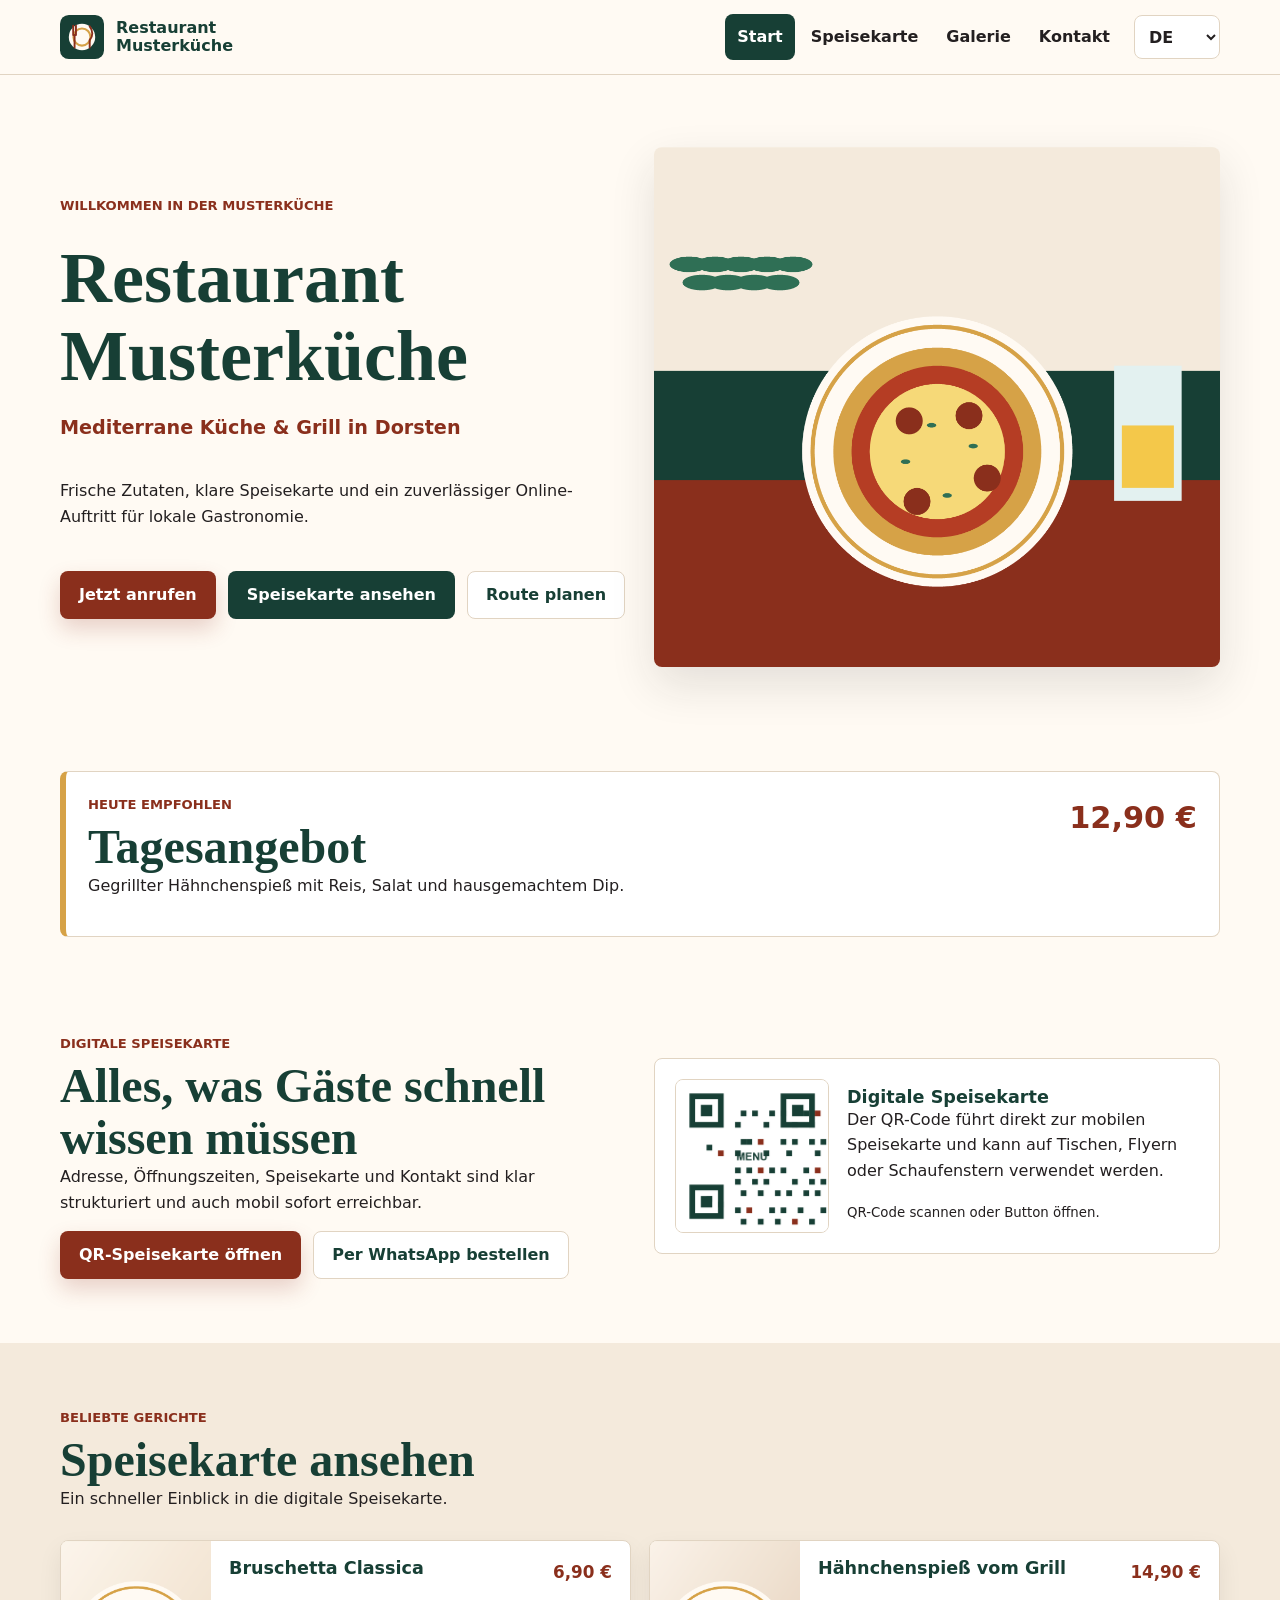
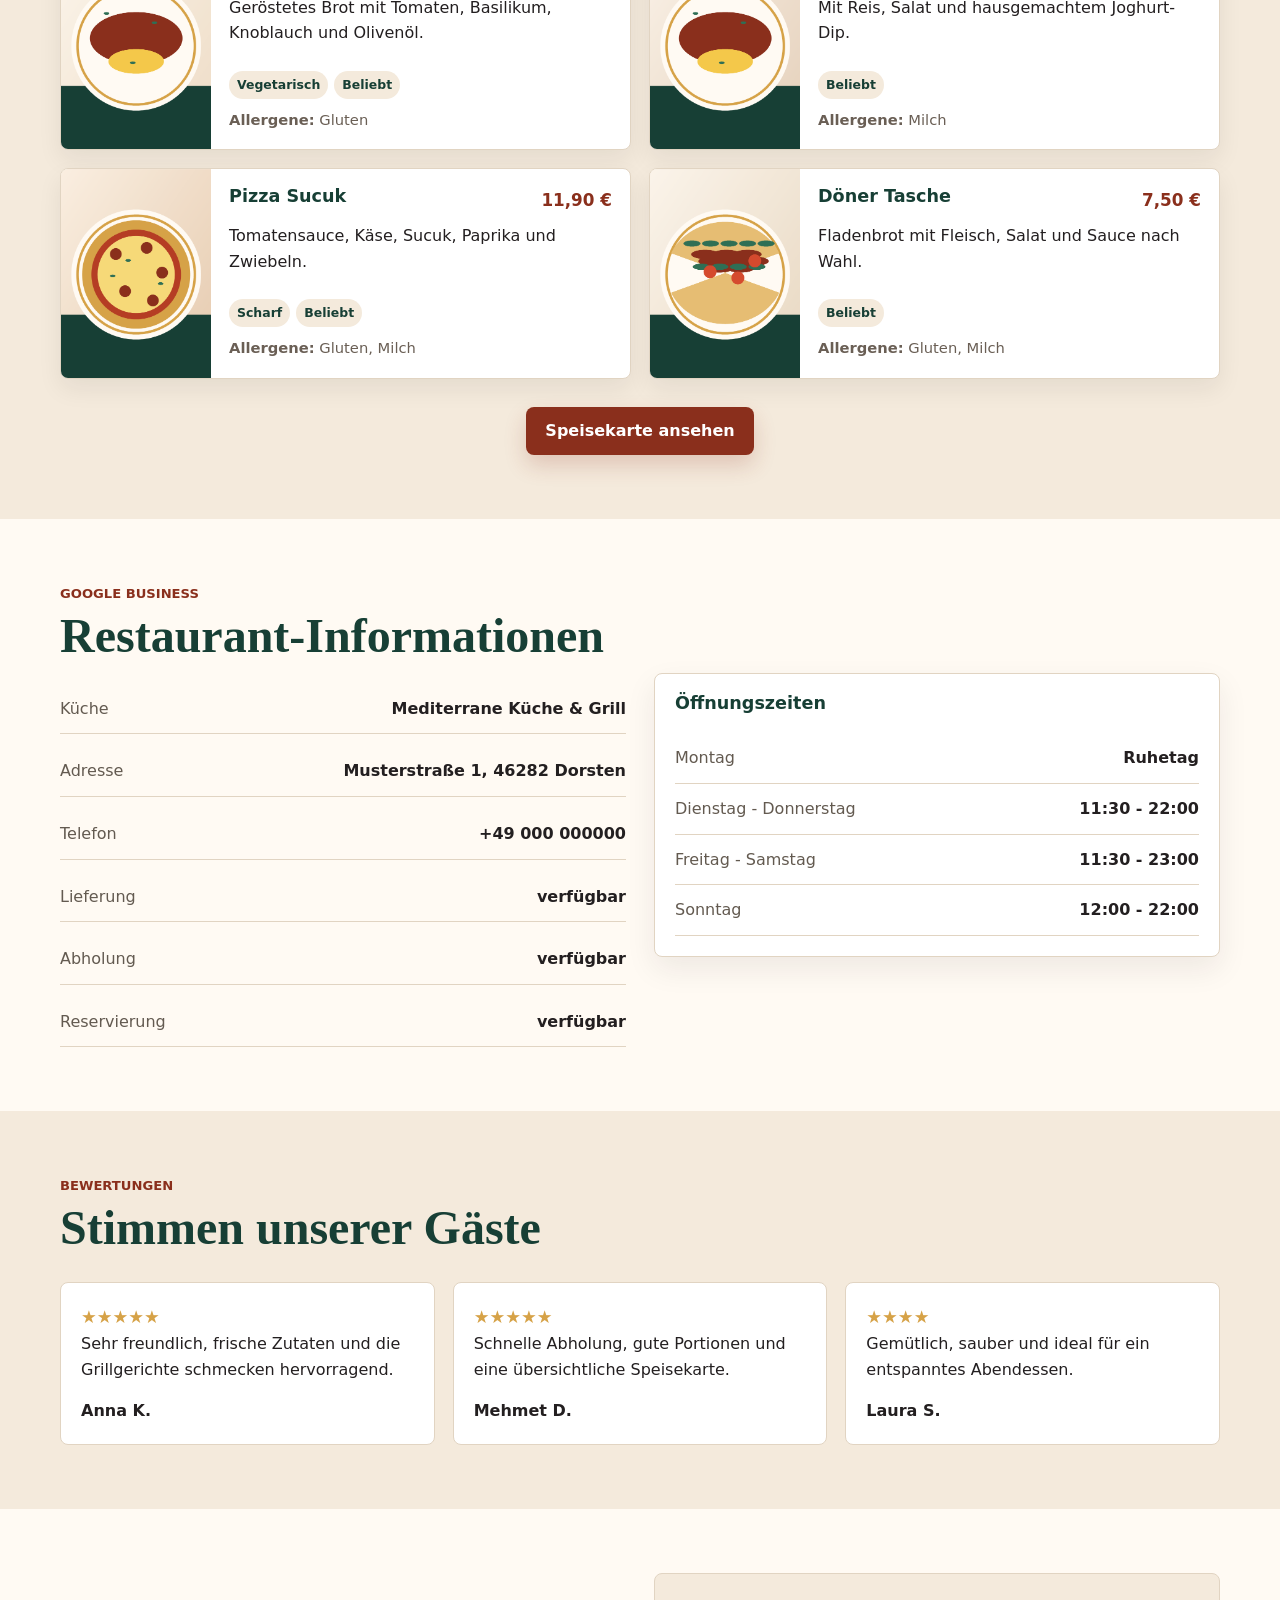
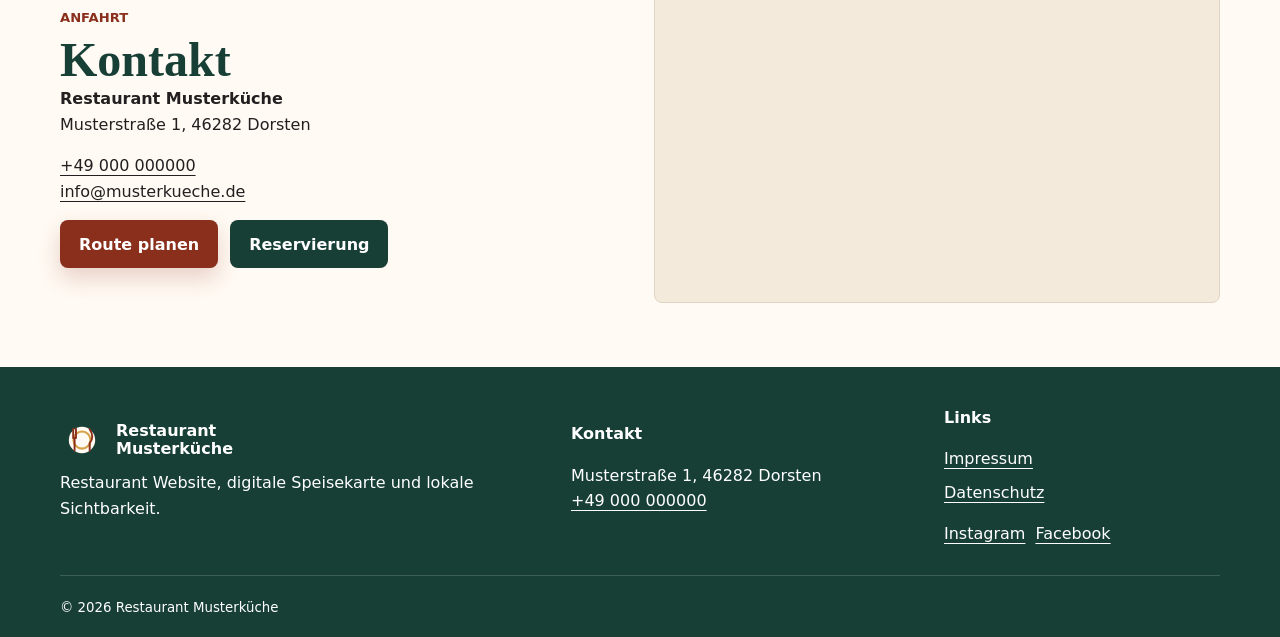
==== index.html @ b30b1333 "Modernize restaurant template design" ====
<!doctype html>
<html lang="de">
  <head>
    <meta charset="utf-8">
    <meta name="viewport" content="width=device-width, initial-scale=1">
    <meta name="description" content="Restaurant Musterküche in Dorsten: mediterrane Küche, Grillgerichte, digitale Speisekarte, Abholung und Lieferung.">
    <meta name="robots" content="index, follow">
    <meta name="theme-color" content="#8a2f1c">
    <meta property="og:title" content="Restaurant Musterküche Dorsten | Mediterrane Küche & Grill">
    <meta property="og:description" content="Mediterrane Küche, Grillgerichte, digitale Speisekarte, Abholung und Lieferung in Dorsten.">
    <meta property="og:type" content="website">
    <meta property="og:image" content="assets/img/hero-restaurant.png">
    <meta name="twitter:card" content="summary_large_image">
    <meta name="twitter:title" content="Restaurant Musterküche Dorsten">
    <meta name="twitter:description" content="Mediterrane Küche & Grill in Dorsten.">
    <link rel="canonical" href="https://www.example-restaurant.de/">
    <link rel="icon" href="assets/img/favicon.svg" type="image/svg+xml">
    <link rel="stylesheet" href="assets/css/styles.css">
    <title>Restaurant Musterküche Dorsten | Mediterrane Küche & Grill</title>
  </head>
  <body>
    <a class="skip-link" href="#main" data-i18n="skipToContent">Zum Inhalt springen</a>

    <header class="site-header">
      <div class="container header-inner">
        <a class="brand" href="index.html" aria-label="Startseite">
          <img data-logo src="assets/img/logo-placeholder.svg" alt="Restaurant Musterküche Logo" width="44" height="44">
          <span data-restaurant-name>Restaurant Musterküche</span>
        </a>

        <button class="nav-toggle" type="button" data-menu-toggle aria-controls="site-nav" aria-expanded="false" data-i18n-label="navMenu">
          <span></span>
          <span></span>
          <span></span>
        </button>

        <nav class="site-nav" id="site-nav" data-site-nav aria-label="Hauptnavigation">
          <a href="index.html" data-i18n="navHome">Start</a>
          <a href="menu.html" data-i18n="navMenu">Speisekarte</a>
          <a href="gallery.html" data-i18n="navGallery">Galerie</a>
          <a href="contact.html" data-i18n="navContact">Kontakt</a>
          <select class="language-switcher" data-language-switcher aria-label="Sprache wählen">
            <option value="de">DE</option>
            <option value="en">EN</option>
          </select>
        </nav>
      </div>
    </header>

    <main id="main">
      <section class="hero section">
        <div class="container hero-grid">
          <div class="hero-content">
            <p class="eyebrow" data-i18n="heroEyebrow">Willkommen in der Musterküche</p>
            <h1><span data-restaurant-name>Restaurant Musterküche</span></h1>
            <p class="hero-slogan" data-slogan>Mediterrane Küche & Grill in Dorsten</p>
            <p data-i18n="heroLead">Frische Zutaten, klare Speisekarte und ein zuverlässiger Online-Auftritt für lokale Gastronomie.</p>
            <div class="action-row">
              <a class="button button-primary" href="tel:+49000000000" data-phone-link data-i18n="callNow">Jetzt anrufen</a>
              <a class="button button-secondary" href="menu.html" data-i18n="viewMenu">Speisekarte ansehen</a>
              <a class="button button-ghost" href="#" data-route-link data-i18n="planRoute">Route planen</a>
            </div>
          </div>
          <div class="hero-media">
            <img data-hero-image src="assets/img/hero-restaurant.png" alt="Mediterrane Gerichte auf einem Tisch" loading="eager">
          </div>
        </div>
      </section>

      <section class="section section-compact">
        <div class="container special-band">
          <div>
            <p class="eyebrow" data-i18n="specialIntro">Heute empfohlen</p>
            <h2 data-special-title>Tagesangebot</h2>
            <p data-special-text>Gegrillter Hähnchenspieß mit Reis, Salat und hausgemachtem Dip.</p>
          </div>
          <strong data-special-price>12,90 €</strong>
        </div>
      </section>

      <section class="section">
        <div class="container two-column">
          <div>
            <p class="eyebrow" data-i18n="digitalMenuTitle">Digitale Speisekarte</p>
            <h2 data-i18n="whyTitle">Alles, was Gäste schnell wissen müssen</h2>
            <p data-i18n="whyText">Adresse, Öffnungszeiten, Speisekarte und Kontakt sind klar strukturiert und auch mobil sofort erreichbar.</p>
            <div class="action-row">
              <a class="button button-primary" href="menu.html" data-i18n="openQrMenu">QR-Speisekarte öffnen</a>
              <a class="button button-ghost" href="#" data-whatsapp-link data-i18n="orderWhatsApp">Per WhatsApp bestellen</a>
            </div>
          </div>
          <aside class="qr-panel" aria-labelledby="qr-title">
            <img src="assets/img/qr-menu-placeholder.png" alt="QR-Code Platzhalter für die digitale Speisekarte" loading="lazy">
            <div>
              <h3 id="qr-title" data-i18n="digitalMenuTitle">Digitale Speisekarte</h3>
              <p data-i18n="digitalMenuText">Der QR-Code führt direkt zur mobilen Speisekarte und kann auf Tischen, Flyern oder Schaufenstern verwendet werden.</p>
              <small data-i18n="qrHint">QR-Code scannen oder Button öffnen.</small>
            </div>
          </aside>
        </div>
      </section>

      <section class="section section-muted">
        <div class="container section-heading">
          <p class="eyebrow" data-i18n="menuPreviewTitle">Beliebte Gerichte</p>
          <h2 data-i18n="viewMenu">Speisekarte ansehen</h2>
          <p data-i18n="menuPreviewText">Ein schneller Einblick in die digitale Speisekarte.</p>
        </div>
        <div class="container menu-grid preview-grid" data-menu-preview></div>
        <div class="container center-actions">
          <a class="button button-primary" href="menu.html" data-i18n="viewMenu">Speisekarte ansehen</a>
        </div>
      </section>

      <section class="section">
        <div class="container info-layout">
          <div>
            <p class="eyebrow">Google Business</p>
            <h2 data-i18n="businessInfoTitle">Restaurant-Informationen</h2>
            <div class="info-list" data-business-info></div>
          </div>
          <div class="hours-card">
            <h3 data-i18n="openingHoursTitle">Öffnungszeiten</h3>
            <div data-opening-hours></div>
          </div>
        </div>
      </section>

      <section class="section section-muted">
        <div class="container section-heading">
          <p class="eyebrow">Bewertungen</p>
          <h2 data-i18n="reviewsTitle">Stimmen unserer Gäste</h2>
        </div>
        <div class="container reviews-grid" data-reviews></div>
      </section>

      <section class="section">
        <div class="container two-column">
          <div>
            <p class="eyebrow" data-i18n="routeTitle">Anfahrt</p>
            <h2 data-i18n="contactTitle">Kontakt</h2>
            <p><strong data-restaurant-name>Restaurant Musterküche</strong><br><span data-address>Musterstraße 1, 46282 Dorsten</span></p>
            <p><a href="tel:+49000000000" data-phone-link data-phone>+49 000 000000</a><br><a href="mailto:info@musterkueche.de" data-email-link data-email>info@musterkueche.de</a></p>
            <div class="action-row">
              <a class="button button-primary" href="#" data-route-link data-i18n="planRoute">Route planen</a>
              <a class="button button-secondary" href="contact.html" data-i18n="reservation">Reservierung</a>
            </div>
          </div>
          <div class="map-frame">
            <iframe data-map-embed title="Karte Restaurant Musterküche" loading="lazy" referrerpolicy="no-referrer-when-downgrade"></iframe>
          </div>
        </div>
      </section>
    </main>

    <footer class="site-footer">
      <div class="container footer-grid">
        <div>
          <a class="brand footer-brand" href="index.html">
            <img data-logo src="assets/img/logo-placeholder.svg" alt="Restaurant Musterküche Logo" width="40" height="40">
            <span data-restaurant-name>Restaurant Musterküche</span>
          </a>
          <p data-i18n="footerText">Restaurant Website, digitale Speisekarte und lokale Sichtbarkeit.</p>
        </div>
        <div>
          <h2 data-i18n="contactTitle">Kontakt</h2>
          <p><span data-address>Musterstraße 1, 46282 Dorsten</span><br><a data-phone-link href="tel:+49000000000" data-phone>+49 000 000000</a></p>
        </div>
        <div>
          <h2>Links</h2>
          <a href="impressum.html" data-i18n="navImpressum">Impressum</a>
          <a href="datenschutz.html" data-i18n="navPrivacy">Datenschutz</a>
          <div class="social-links" data-social-links></div>
        </div>
      </div>
      <div class="container footer-bottom">
        <small>&copy; <span data-current-year></span> <span data-restaurant-name>Restaurant Musterküche</span></small>
      </div>
    </footer>

    <script src="data/site-config.js"></script>
    <script src="data/menu.js"></script>
    <script src="assets/js/main.js"></script>
    <script src="assets/js/menu.js"></script>
  </body>
</html>
---- assets/css/styles.css ----
:root {
  --color-primary: #8a2f1c;
  --color-secondary: #173f35;
  --color-accent: #d6a247;
  --color-text: #231f20;
  --color-bg: #fffaf3;
  --color-muted: #f4eadc;
  --color-border: #e1d4c2;
  --radius: 8px;
  --shadow: 0 18px 45px rgba(35, 31, 32, 0.12);
  --container: 1160px;
  --header-height: 74px;
  --font-body: Inter, ui-sans-serif, system-ui, -apple-system, BlinkMacSystemFont, "Segoe UI", sans-serif;
  --font-display: Georgia, "Times New Roman", serif;
}

* {
  box-sizing: border-box;
}

html {
  scroll-behavior: smooth;
}

body {
  margin: 0;
  background: var(--color-bg);
  color: var(--color-text);
  font-family: var(--font-body);
  line-height: 1.6;
  text-rendering: optimizeLegibility;
}

body.nav-open {
  overflow: hidden;
}

img,
svg {
  display: block;
  max-width: 100%;
}

a {
  color: inherit;
  text-decoration-thickness: 0.08em;
  text-underline-offset: 0.22em;
}

a:hover {
  color: var(--color-primary);
}

button,
input,
select,
textarea {
  font: inherit;
}

button,
select {
  cursor: pointer;
}

:focus-visible {
  outline: 3px solid var(--color-accent);
  outline-offset: 3px;
}

.container {
  width: min(100% - 32px, var(--container));
  margin-inline: auto;
}

.narrow {
  width: min(100% - 32px, 760px);
}

.section {
  padding-block: 64px;
}

.section-compact {
  padding-block: 32px;
}

.section-muted {
  background: var(--color-muted);
}

.skip-link {
  position: fixed;
  top: 12px;
  left: 12px;
  z-index: 999;
  transform: translateY(-150%);
  background: var(--color-secondary);
  color: #fff;
  padding: 10px 14px;
  border-radius: var(--radius);
}

.skip-link:focus {
  transform: translateY(0);
}

.site-header {
  position: sticky;
  top: 0;
  z-index: 50;
  min-height: var(--header-height);
  background: rgba(255, 250, 243, 0.94);
  border-bottom: 1px solid var(--color-border);
  backdrop-filter: blur(14px);
}

.header-inner {
  min-height: var(--header-height);
  display: flex;
  align-items: center;
  justify-content: space-between;
  gap: 20px;
}

.brand {
  display: inline-flex;
  align-items: center;
  gap: 12px;
  color: var(--color-secondary);
  font-weight: 800;
  text-decoration: none;
}

.brand img {
  width: 44px;
  height: 44px;
  object-fit: contain;
}

.brand span {
  max-width: 190px;
  line-height: 1.15;
}

.nav-toggle {
  width: 44px;
  height: 44px;
  display: inline-grid;
  place-content: center;
  gap: 5px;
  border: 1px solid var(--color-border);
  border-radius: var(--radius);
  background: #fff;
}

.nav-toggle span {
  width: 20px;
  height: 2px;
  background: var(--color-secondary);
  border-radius: 999px;
}

.site-nav {
  position: fixed;
  inset: var(--header-height) 0 auto 0;
  display: none;
  min-height: calc(100vh - var(--header-height));
  padding: 24px;
  background: var(--color-bg);
  border-bottom: 1px solid var(--color-border);
}

.site-nav.is-open {
  display: grid;
  align-content: start;
  gap: 8px;
}

.site-nav a,
.language-switcher {
  min-height: 44px;
  display: inline-flex;
  align-items: center;
  border-radius: var(--radius);
  color: var(--color-text);
  font-weight: 700;
  text-decoration: none;
}

.site-nav a {
  padding: 10px 12px;
}

.site-nav a[aria-current="page"] {
  background: var(--color-secondary);
  color: #fff;
}

.language-switcher {
  width: 86px;
  margin-top: 8px;
  padding-inline: 10px;
  border: 1px solid var(--color-border);
  background: #fff;
}

.hero {
  padding-top: 38px;
}

.hero-grid,
.page-hero-grid,
.two-column,
.info-layout,
.contact-grid,
.footer-grid {
  display: grid;
  gap: 28px;
}

.hero-content {
  display: grid;
  align-content: center;
  gap: 18px;
}

.eyebrow {
  margin: 0 0 6px;
  color: var(--color-primary);
  font-size: 0.82rem;
  font-weight: 800;
  letter-spacing: 0;
  text-transform: uppercase;
}

h1,
h2,
h3 {
  margin: 0;
  color: var(--color-secondary);
  line-height: 1.08;
  letter-spacing: 0;
}

h1,
h2 {
  font-family: var(--font-display);
  font-weight: 700;
}

h1 {
  font-size: 2.8rem;
}

h2 {
  font-size: 2rem;
}

h3 {
  font-size: 1.1rem;
}

p {
  margin: 0 0 1rem;
}

.hero-slogan {
  color: var(--color-primary);
  font-weight: 800;
  font-size: 1.2rem;
}

.action-row {
  display: flex;
  flex-wrap: wrap;
  gap: 12px;
  margin-top: 8px;
}

.button {
  min-height: 48px;
  display: inline-flex;
  align-items: center;
  justify-content: center;
  gap: 8px;
  padding: 12px 18px;
  border: 1px solid transparent;
  border-radius: var(--radius);
  font-weight: 800;
  line-height: 1.1;
  text-align: center;
  text-decoration: none;
  transition: transform 160ms ease, box-shadow 160ms ease, background 160ms ease;
}

.button:hover {
  transform: translateY(-1px);
}

.button-primary {
  background: var(--color-primary);
  color: #fff;
  box-shadow: 0 10px 22px rgba(138, 47, 28, 0.2);
}

.button-primary:hover {
  color: #fff;
  box-shadow: 0 14px 28px rgba(138, 47, 28, 0.24);
}

.button-secondary {
  background: var(--color-secondary);
  color: #fff;
}

.button-secondary:hover {
  color: #fff;
}

.button-ghost {
  border-color: var(--color-border);
  background: #fff;
  color: var(--color-secondary);
}

.hero-media {
  min-height: 320px;
  overflow: hidden;
  border-radius: var(--radius);
  box-shadow: var(--shadow);
}

.hero-media img {
  width: 100%;
  height: 100%;
  min-height: 320px;
  object-fit: cover;
}

.special-band {
  display: grid;
  gap: 18px;
  padding: 22px;
  border: 1px solid var(--color-border);
  border-left: 6px solid var(--color-accent);
  border-radius: var(--radius);
  background: #fff;
}

.special-band strong {
  color: var(--color-primary);
  font-size: 1.9rem;
}

.qr-panel,
.hours-card,
.review-card,
.menu-item,
.notice-box,
.contact-form,
.contact-aside {
  border: 1px solid var(--color-border);
  border-radius: var(--radius);
  background: #fff;
}

.qr-panel {
  display: grid;
  gap: 18px;
  align-items: center;
  padding: 20px;
}

.qr-panel img {
  width: 154px;
  aspect-ratio: 1;
  object-fit: contain;
  border: 1px solid var(--color-border);
  border-radius: var(--radius);
  background: #fff;
}

.section-heading {
  margin-bottom: 28px;
}

.section-heading p {
  max-width: 620px;
}

.center-actions {
  display: grid;
  justify-items: center;
  gap: 18px;
}

.preview-grid {
  margin-bottom: 28px;
}

.info-layout {
  align-items: start;
}

.info-list,
.hours-card {
  display: grid;
  gap: 12px;
}

.info-list {
  margin-top: 22px;
}

.info-row,
.hours-row {
  display: flex;
  align-items: baseline;
  justify-content: space-between;
  gap: 16px;
  padding-block: 12px;
  border-bottom: 1px solid var(--color-border);
}

.info-row span,
.hours-row span {
  color: #635a50;
}

.info-row strong,
.hours-row strong {
  text-align: right;
}

.hours-card {
  padding: 20px;
  box-shadow: 0 12px 30px rgba(35, 31, 32, 0.08);
}

.hours-card h2,
.hours-card h3 {
  margin-bottom: 8px;
}

.reviews-grid {
  display: grid;
  gap: 18px;
}

.review-card {
  padding: 20px;
}

.stars {
  color: var(--color-accent);
  font-size: 1.1rem;
}

.page-hero {
  background: linear-gradient(180deg, var(--color-muted), var(--color-bg));
}

.menu-tools-section {
  position: sticky;
  top: var(--header-height);
  z-index: 20;
  background: rgba(255, 250, 243, 0.96);
  border-block: 1px solid var(--color-border);
  backdrop-filter: blur(14px);
}

.menu-tools {
  display: grid;
  gap: 14px;
}

.search-field input,
.contact-form input,
.contact-form textarea {
  width: 100%;
  min-height: 48px;
  border: 1px solid var(--color-border);
  border-radius: var(--radius);
  background: #fff;
  color: var(--color-text);
}

.search-field input {
  padding: 12px 14px;
}

.chip-list {
  display: flex;
  gap: 8px;
  overflow-x: auto;
  padding-bottom: 4px;
}

.chip {
  min-height: 42px;
  flex: 0 0 auto;
  padding: 9px 14px;
  border: 1px solid var(--color-border);
  border-radius: 999px;
  background: #fff;
  color: var(--color-secondary);
  font-weight: 800;
}

.chip.is-active {
  border-color: var(--color-secondary);
  background: var(--color-secondary);
  color: #fff;
}

.menu-category + .menu-category {
  margin-top: 44px;
}

.menu-category h2 {
  margin-bottom: 20px;
}

.menu-grid {
  display: grid;
  gap: 18px;
}

.menu-item {
  display: grid;
  overflow: hidden;
  box-shadow: 0 10px 24px rgba(35, 31, 32, 0.07);
}

.menu-item.is-unavailable {
  opacity: 0.62;
}

.menu-item-image {
  background: var(--color-muted);
}

.menu-item-image img,
.menu-image-placeholder {
  width: 100%;
  aspect-ratio: 4 / 3;
  object-fit: cover;
}

.menu-item-body {
  display: grid;
  gap: 9px;
  padding: 18px;
}

.menu-item-heading {
  display: flex;
  justify-content: space-between;
  gap: 12px;
}

.menu-item-heading strong {
  flex: 0 0 auto;
  color: var(--color-primary);
  font-size: 1.05rem;
}

.tag-list {
  display: flex;
  flex-wrap: wrap;
  gap: 6px;
}

.tag {
  display: inline-flex;
  align-items: center;
  min-height: 28px;
  padding: 4px 8px;
  border-radius: 999px;
  background: var(--color-muted);
  color: var(--color-secondary);
  font-size: 0.78rem;
  font-weight: 800;
}

.allergens,
.unavailable,
.form-hint {
  margin: 0;
  color: #6a5f55;
  font-size: 0.92rem;
}

.empty-state {
  padding: 24px;
  border: 1px dashed var(--color-border);
  border-radius: var(--radius);
  text-align: center;
}

.gallery-grid {
  display: grid;
  gap: 18px;
}

.gallery-item {
  margin: 0;
  overflow: hidden;
  border-radius: var(--radius);
  background: #fff;
  border: 1px solid var(--color-border);
}

.gallery-item img {
  width: 100%;
  aspect-ratio: 4 / 3;
  object-fit: cover;
}

.gallery-item figcaption {
  padding: 12px 14px;
  font-weight: 700;
}

.contact-grid {
  align-items: start;
}

.contact-form,
.contact-aside {
  padding: 20px;
}

.contact-form {
  display: grid;
  gap: 16px;
}

.contact-form label {
  display: grid;
  gap: 7px;
  color: var(--color-secondary);
  font-weight: 800;
}

.contact-form input,
.contact-form textarea {
  padding: 12px 14px;
}

.contact-form textarea {
  resize: vertical;
}

.field-grid {
  display: grid;
  gap: 16px;
}

.checkbox-row {
  grid-template-columns: 20px 1fr;
  align-items: start;
  color: var(--color-text);
  font-weight: 600;
}

.checkbox-row input {
  width: 18px;
  min-height: 18px;
  margin-top: 4px;
}

.map-frame {
  min-height: 320px;
  overflow: hidden;
  border-radius: var(--radius);
  border: 1px solid var(--color-border);
  background: var(--color-muted);
}

.map-frame iframe {
  width: 100%;
  height: 100%;
  min-height: 320px;
  border: 0;
}

.map-wide,
.map-wide iframe {
  min-height: 420px;
}

.legal-content {
  display: grid;
  gap: 18px;
}

.legal-content h2 {
  margin-top: 14px;
  font-family: var(--font-body);
  font-size: 1.35rem;
}

.notice-box {
  padding: 18px;
  border-color: var(--color-accent);
  background: #fff8e6;
}

.not-found {
  min-height: 100vh;
  display: grid;
  place-items: center;
  text-align: center;
}

.site-footer {
  background: var(--color-secondary);
  color: #fff;
  padding-block: 42px 18px;
}

.site-footer a {
  color: #fff;
}

.site-footer h2 {
  color: #fff;
  font-family: var(--font-body);
  font-size: 1rem;
  margin-bottom: 12px;
}

.footer-grid {
  padding-bottom: 28px;
}

.footer-grid > div {
  display: grid;
  align-content: start;
  gap: 8px;
}

.footer-brand {
  color: #fff;
}

.footer-bottom {
  padding-top: 18px;
  border-top: 1px solid rgba(255, 255, 255, 0.16);
}

.social-links {
  display: flex;
  flex-wrap: wrap;
  gap: 10px;
  margin-top: 8px;
  text-transform: capitalize;
}

.sr-only {
  position: absolute;
  width: 1px;
  height: 1px;
  padding: 0;
  margin: -1px;
  overflow: hidden;
  clip: rect(0, 0, 0, 0);
  white-space: nowrap;
  border: 0;
}

@media (min-width: 640px) {
  .special-band,
  .qr-panel {
    grid-template-columns: 1fr auto;
  }

  .qr-panel {
    grid-template-columns: auto 1fr;
  }

  .reviews-grid,
  .gallery-grid {
    grid-template-columns: repeat(2, minmax(0, 1fr));
  }

  .field-grid {
    grid-template-columns: repeat(2, minmax(0, 1fr));
  }
}

@media (min-width: 840px) {
  .nav-toggle {
    display: none;
  }

  .site-nav {
    position: static;
    min-height: 0;
    display: flex;
    align-items: center;
    gap: 4px;
    padding: 0;
    border: 0;
    background: transparent;
  }

  .language-switcher {
    margin-top: 0;
    margin-left: 8px;
  }

  .hero-grid,
  .page-hero-grid,
  .two-column,
  .info-layout,
  .contact-grid,
  .footer-grid {
    grid-template-columns: repeat(2, minmax(0, 1fr));
    align-items: center;
  }

  h1 {
    font-size: 4.5rem;
  }

  h2 {
    font-size: 3rem;
  }

  .footer-grid {
    grid-template-columns: 1.4fr 1fr 0.8fr;
  }

  .hero {
    padding-block: 72px;
  }

  .hero-media,
  .hero-media img {
    min-height: 520px;
  }

  .menu-tools {
    grid-template-columns: minmax(260px, 340px) 1fr;
    align-items: start;
  }

  .menu-grid {
    grid-template-columns: repeat(2, minmax(0, 1fr));
  }

  .menu-item {
    grid-template-columns: 150px 1fr;
  }

  .menu-item-image img,
  .menu-image-placeholder {
    height: 100%;
    min-height: 180px;
    aspect-ratio: auto;
  }
}

@media (min-width: 1080px) {
  .reviews-grid,
  .gallery-grid {
    grid-template-columns: repeat(3, minmax(0, 1fr));
  }
}

@media (prefers-reduced-motion: reduce) {
  *,
  *::before,
  *::after {
    scroll-behavior: auto !important;
    transition-duration: 0.01ms !important;
    animation-duration: 0.01ms !important;
    animation-iteration-count: 1 !important;
  }
}
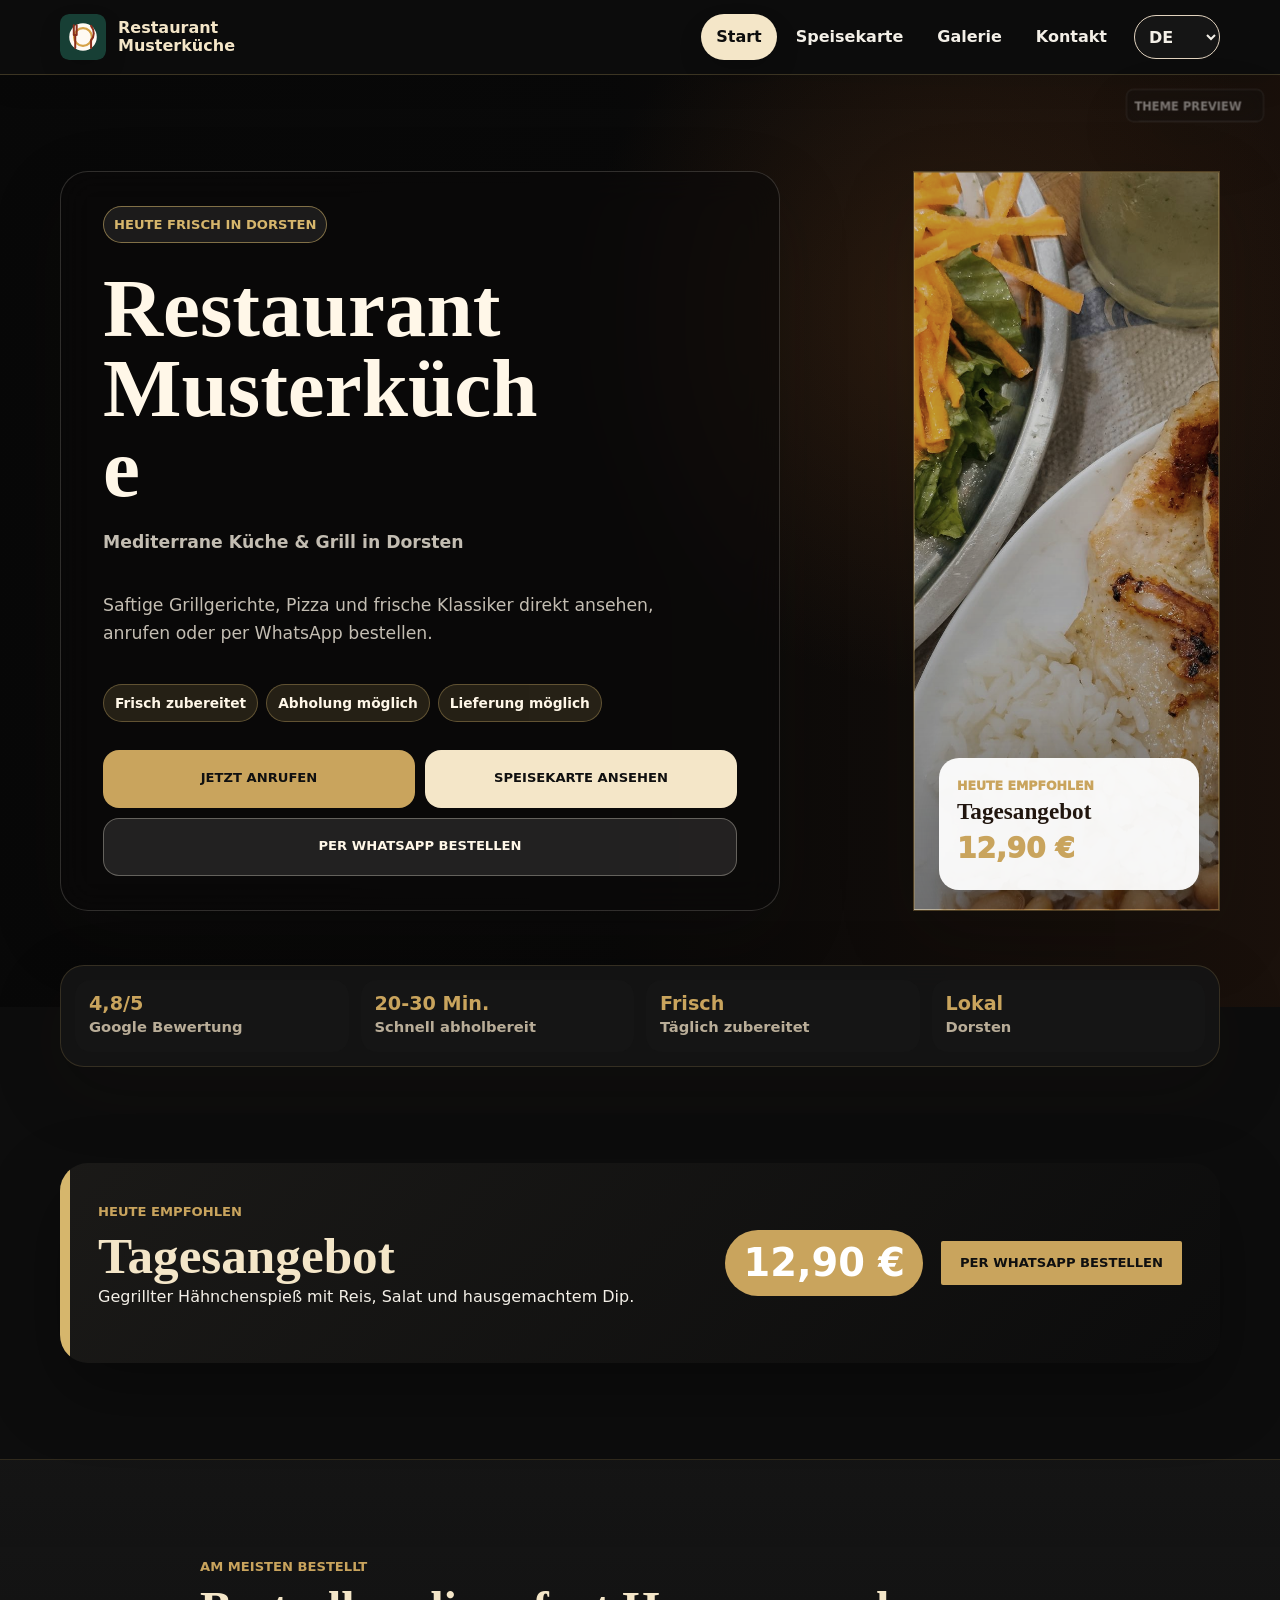
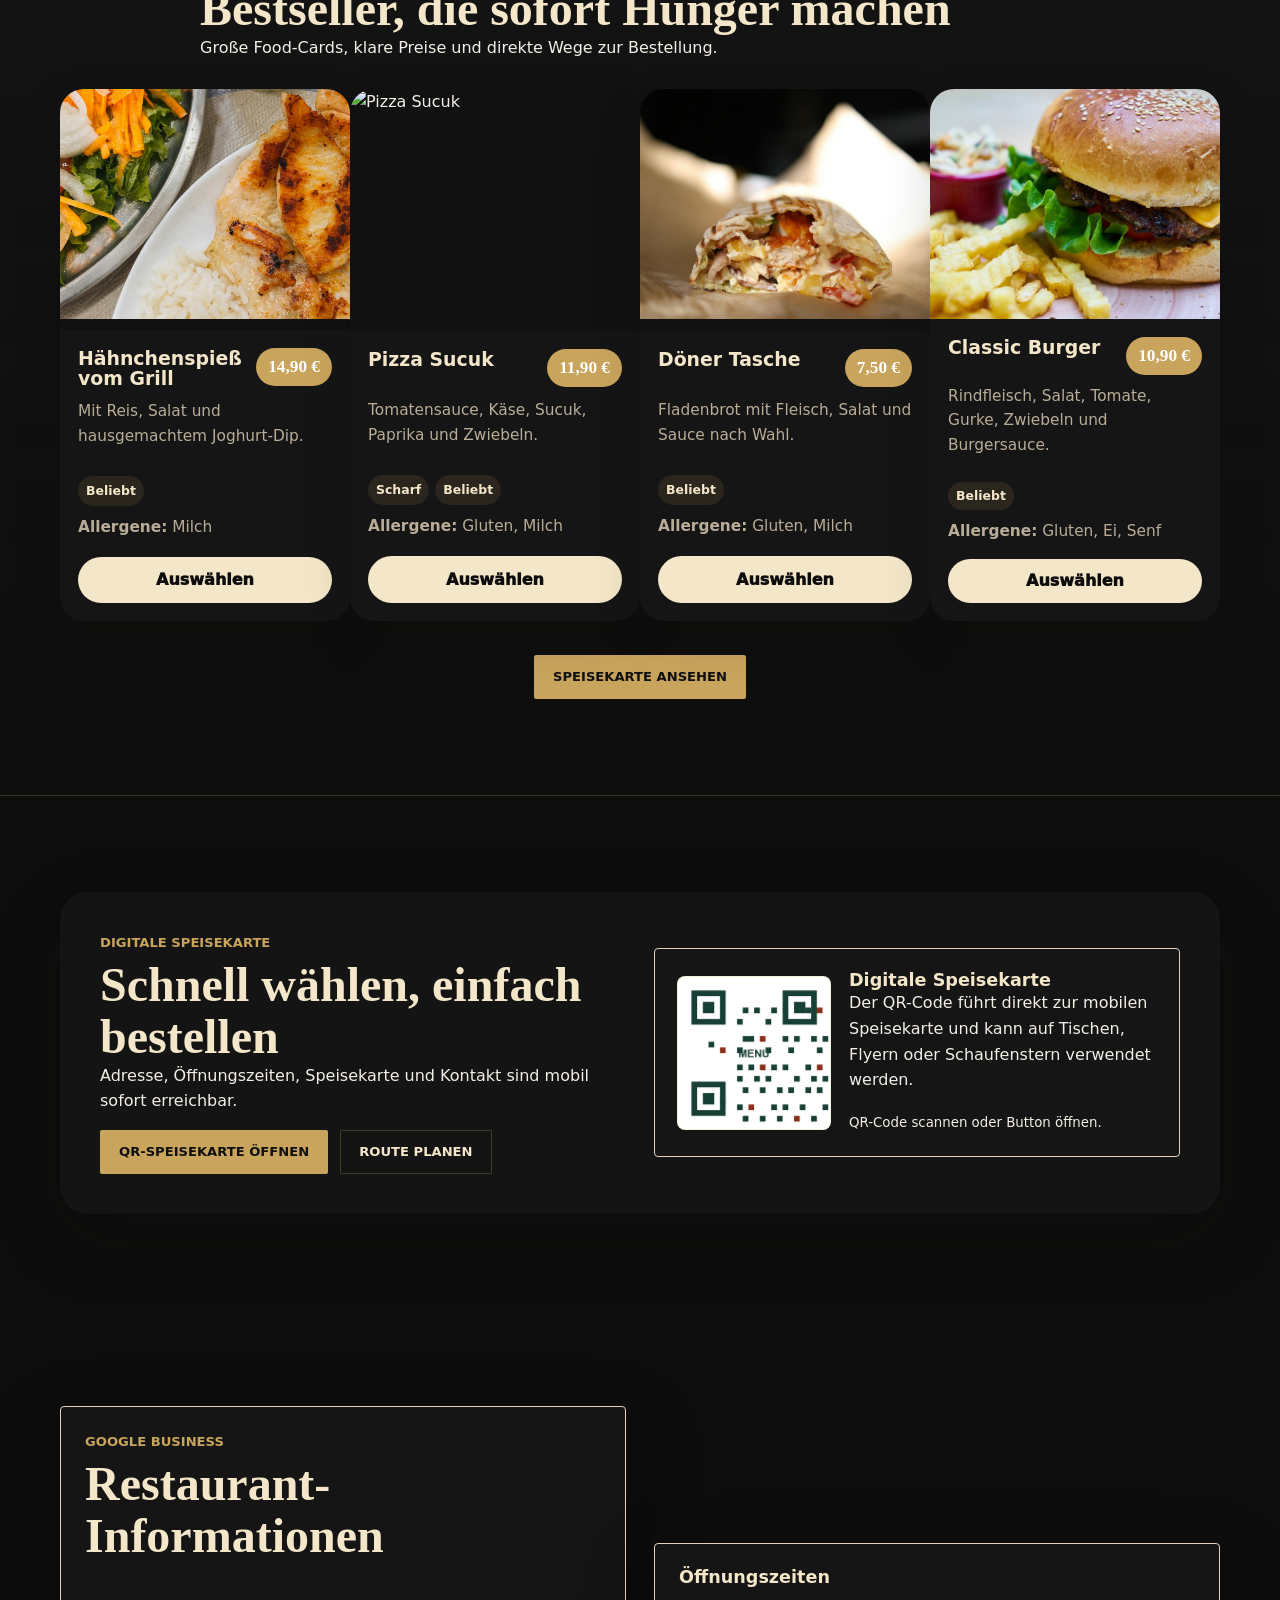
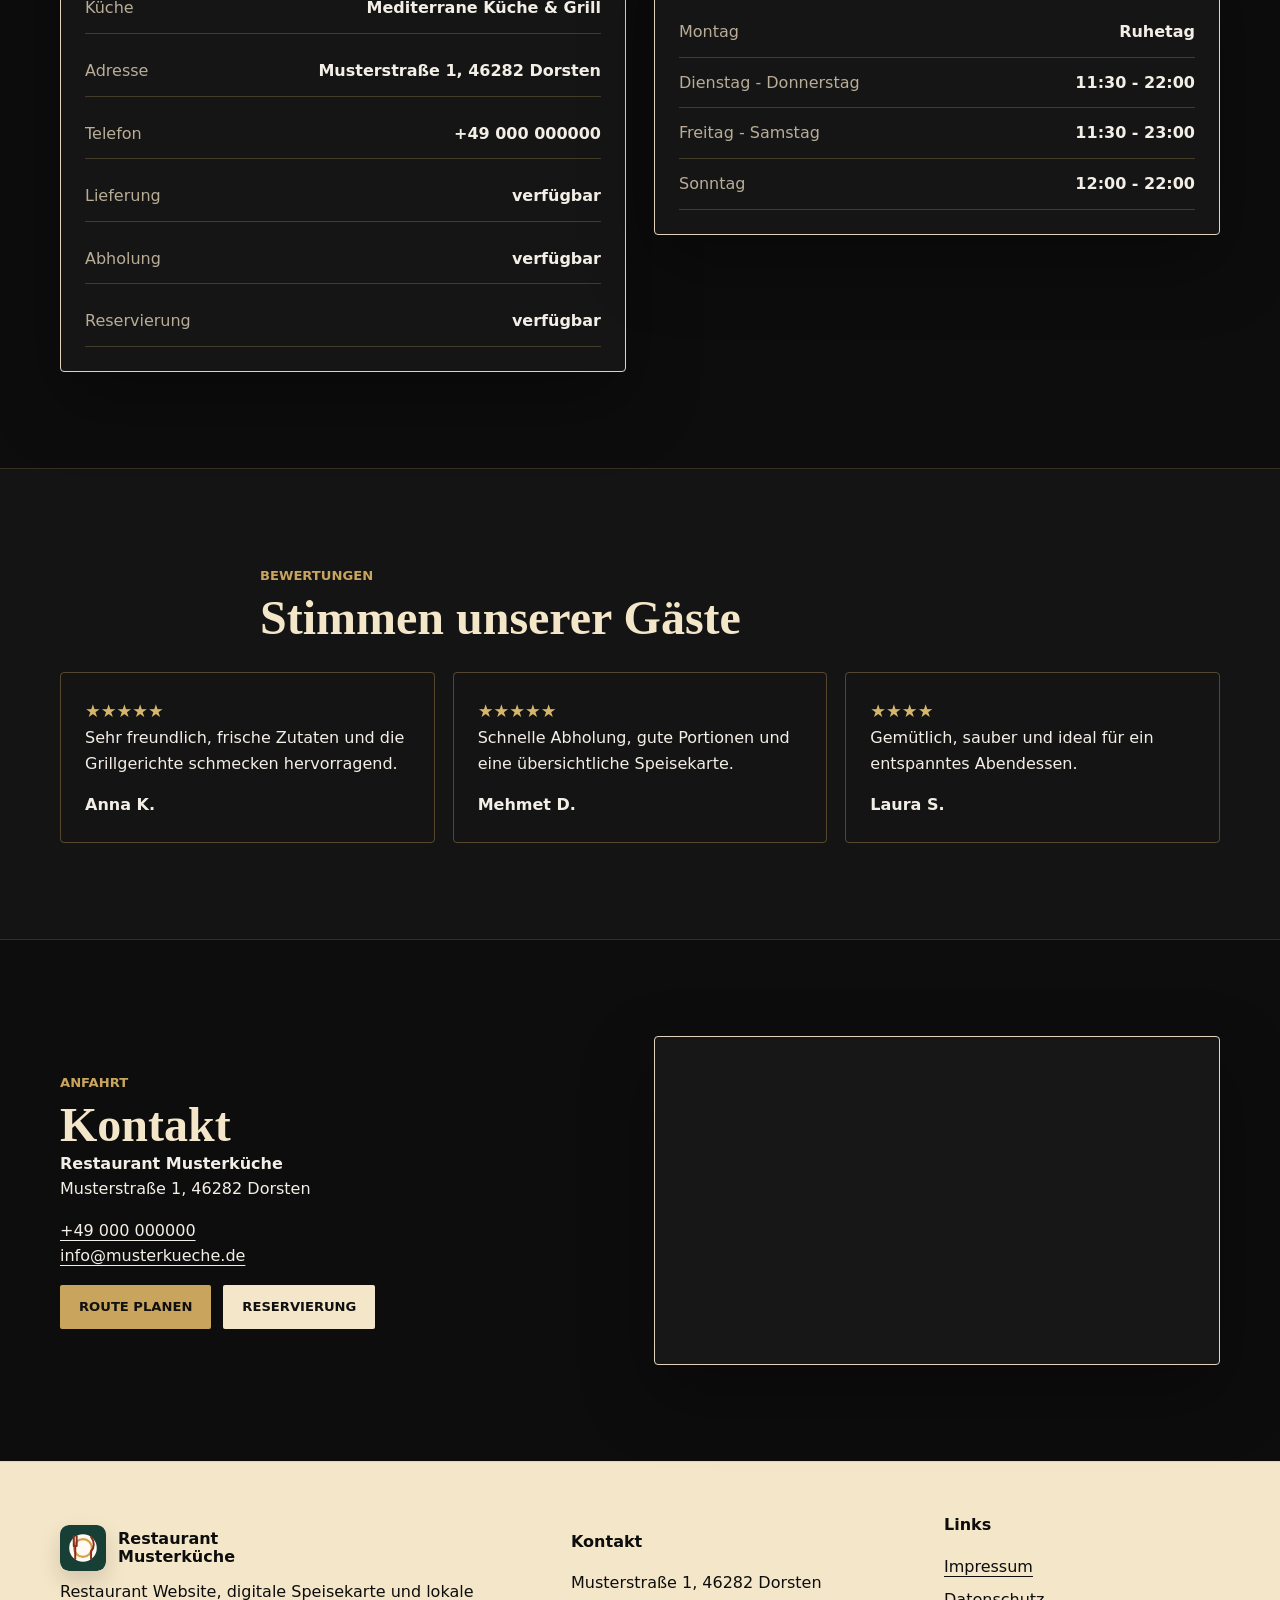
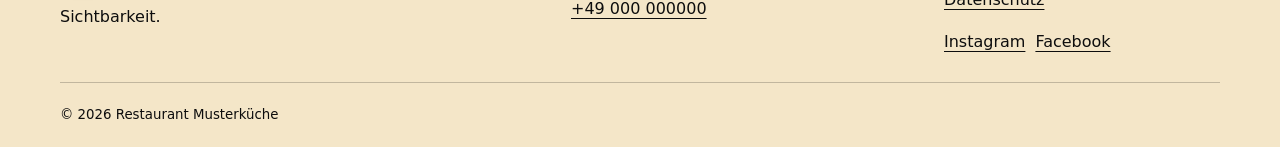
==== commit 84cec1df: "Gastro template with 5 tehemes" ====
--- a/index.html
+++ b/index.html
@@ -9,7 +9,7 @@
     <meta property="og:title" content="Restaurant Musterküche Dorsten | Mediterrane Küche & Grill">
     <meta property="og:description" content="Mediterrane Küche, Grillgerichte, digitale Speisekarte, Abholung und Lieferung in Dorsten.">
     <meta property="og:type" content="website">
-    <meta property="og:image" content="assets/img/hero-restaurant.png">
+    <meta property="og:image" content="assets/img/hero-food-order.jpg">
     <meta name="twitter:card" content="summary_large_image">
     <meta name="twitter:title" content="Restaurant Musterküche Dorsten">
     <meta name="twitter:description" content="Mediterrane Küche & Grill in Dorsten.">
@@ -18,7 +18,7 @@
     <link rel="stylesheet" href="assets/css/styles.css">
     <title>Restaurant Musterküche Dorsten | Mediterrane Küche & Grill</title>
   </head>
-  <body>
+  <body class="home-page">
     <a class="skip-link" href="#main" data-i18n="skipToContent">Zum Inhalt springen</a>
 
     <header class="site-header">
@@ -48,48 +48,93 @@
     </header>
 
     <main id="main">
-      <section class="hero section">
-        <div class="container hero-grid">
-          <div class="hero-content">
-            <p class="eyebrow" data-i18n="heroEyebrow">Willkommen in der Musterküche</p>
+      <section class="hero order-hero section">
+        <div class="container hero-grid hero-inner order-hero-inner">
+          <div class="hero-content order-hero-content">
+            <p class="eyebrow" data-i18n="heroEyebrow">Heute frisch in Dorsten</p>
             <h1><span data-restaurant-name>Restaurant Musterküche</span></h1>
             <p class="hero-slogan" data-slogan>Mediterrane Küche & Grill in Dorsten</p>
-            <p data-i18n="heroLead">Frische Zutaten, klare Speisekarte und ein zuverlässiger Online-Auftritt für lokale Gastronomie.</p>
+            <p data-i18n="heroLead">Saftige Grillgerichte, Pizza und frische Klassiker direkt ansehen, anrufen oder per WhatsApp bestellen.</p>
+            <div class="hero-trust-row" aria-label="Bestellvorteile">
+              <span data-i18n="orderBadgeFresh">Frisch zubereitet</span>
+              <span data-i18n="orderBadgePickup">Abholung möglich</span>
+              <span data-i18n="orderBadgeDelivery">Lieferung möglich</span>
+            </div>
             <div class="action-row">
               <a class="button button-primary" href="tel:+49000000000" data-phone-link data-i18n="callNow">Jetzt anrufen</a>
               <a class="button button-secondary" href="menu.html" data-i18n="viewMenu">Speisekarte ansehen</a>
-              <a class="button button-ghost" href="#" data-route-link data-i18n="planRoute">Route planen</a>
-            </div>
-          </div>
-          <div class="hero-media">
-            <img data-hero-image src="assets/img/hero-restaurant.png" alt="Mediterrane Gerichte auf einem Tisch" loading="eager">
-          </div>
-        </div>
-      </section>
-
-      <section class="section section-compact">
-        <div class="container special-band">
+              <a class="button button-ghost" href="#" data-whatsapp-link data-i18n="orderWhatsApp">Per WhatsApp bestellen</a>
+            </div>
+          </div>
+
+          <div class="hero-media order-hero-media">
+            <img src="assets/img/food/photos/grill-plate.jpg" alt="Gegrilltes Gericht mit Beilagen" loading="eager">
+            <div class="hero-order-card" aria-label="Top Angebot">
+              <span data-i18n="specialIntro">Heute empfohlen</span>
+              <strong data-special-title>Tagesangebot</strong>
+              <em data-special-price>12,90 €</em>
+            </div>
+          </div>
+        </div>
+      </section>
+
+      <section class="trust-strip" aria-label="Warum Gäste bestellen">
+        <div class="container trust-grid">
+          <div class="trust-item">
+            <strong>4,8/5</strong>
+            <span data-i18n="trustGoogle">Google Bewertung</span>
+          </div>
+          <div class="trust-item">
+            <strong>20-30 Min.</strong>
+            <span data-i18n="trustFast">Schnell abholbereit</span>
+          </div>
+          <div class="trust-item">
+            <strong data-i18n="trustFreshTitle">Frisch</strong>
+            <span data-i18n="trustFreshText">Täglich zubereitet</span>
+          </div>
+          <div class="trust-item">
+            <strong data-i18n="trustLocalTitle">Lokal</strong>
+            <span>Dorsten</span>
+          </div>
+        </div>
+      </section>
+
+      <section class="section section-compact offer-section">
+        <div class="container special-band offer-card order-offer">
           <div>
             <p class="eyebrow" data-i18n="specialIntro">Heute empfohlen</p>
             <h2 data-special-title>Tagesangebot</h2>
             <p data-special-text>Gegrillter Hähnchenspieß mit Reis, Salat und hausgemachtem Dip.</p>
           </div>
           <strong data-special-price>12,90 €</strong>
-        </div>
-      </section>
-
-      <section class="section">
-        <div class="container two-column">
+          <a class="button button-primary" href="#" data-whatsapp-link data-i18n="orderWhatsApp">Per WhatsApp bestellen</a>
+        </div>
+      </section>
+
+      <section class="section section-muted bestseller-section" id="bestsellers">
+        <div class="container section-heading section-header">
+          <p class="eyebrow" data-i18n="bestsellerEyebrow">Am meisten bestellt</p>
+          <h2 data-i18n="bestsellerTitle">Bestseller, die sofort Hunger machen</h2>
+          <p data-i18n="bestsellerText">Große Food-Cards, klare Preise und direkte Wege zur Bestellung.</p>
+        </div>
+        <div class="container menu-grid preview-grid menu-preview bestseller-grid" data-menu-preview></div>
+        <div class="container center-actions">
+          <a class="button button-primary" href="menu.html" data-i18n="viewMenu">Speisekarte ansehen</a>
+        </div>
+      </section>
+
+      <section class="section digital-menu-section">
+        <div class="container two-column digital-order-grid">
           <div>
             <p class="eyebrow" data-i18n="digitalMenuTitle">Digitale Speisekarte</p>
-            <h2 data-i18n="whyTitle">Alles, was Gäste schnell wissen müssen</h2>
-            <p data-i18n="whyText">Adresse, Öffnungszeiten, Speisekarte und Kontakt sind klar strukturiert und auch mobil sofort erreichbar.</p>
+            <h2 data-i18n="whyTitle">Schnell wählen, einfach bestellen</h2>
+            <p data-i18n="whyText">Adresse, Öffnungszeiten, Speisekarte und Kontakt sind mobil sofort erreichbar.</p>
             <div class="action-row">
               <a class="button button-primary" href="menu.html" data-i18n="openQrMenu">QR-Speisekarte öffnen</a>
-              <a class="button button-ghost" href="#" data-whatsapp-link data-i18n="orderWhatsApp">Per WhatsApp bestellen</a>
-            </div>
-          </div>
-          <aside class="qr-panel" aria-labelledby="qr-title">
+              <a class="button button-ghost" href="#" data-route-link data-i18n="planRoute">Route planen</a>
+            </div>
+          </div>
+          <aside class="qr-panel order-qr-panel" aria-labelledby="qr-title">
             <img src="assets/img/qr-menu-placeholder.png" alt="QR-Code Platzhalter für die digitale Speisekarte" loading="lazy">
             <div>
               <h3 id="qr-title" data-i18n="digitalMenuTitle">Digitale Speisekarte</h3>
@@ -100,26 +145,14 @@
         </div>
       </section>
 
-      <section class="section section-muted">
-        <div class="container section-heading">
-          <p class="eyebrow" data-i18n="menuPreviewTitle">Beliebte Gerichte</p>
-          <h2 data-i18n="viewMenu">Speisekarte ansehen</h2>
-          <p data-i18n="menuPreviewText">Ein schneller Einblick in die digitale Speisekarte.</p>
-        </div>
-        <div class="container menu-grid preview-grid" data-menu-preview></div>
-        <div class="container center-actions">
-          <a class="button button-primary" href="menu.html" data-i18n="viewMenu">Speisekarte ansehen</a>
-        </div>
-      </section>
-
       <section class="section">
         <div class="container info-layout">
-          <div>
+          <div class="info-card business-card">
             <p class="eyebrow">Google Business</p>
             <h2 data-i18n="businessInfoTitle">Restaurant-Informationen</h2>
             <div class="info-list" data-business-info></div>
           </div>
-          <div class="hours-card">
+          <div class="hours-card opening-hours info-card">
             <h3 data-i18n="openingHoursTitle">Öffnungszeiten</h3>
             <div data-opening-hours></div>
           </div>
@@ -127,14 +160,14 @@
       </section>
 
       <section class="section section-muted">
-        <div class="container section-heading">
+        <div class="container section-heading section-header">
           <p class="eyebrow">Bewertungen</p>
           <h2 data-i18n="reviewsTitle">Stimmen unserer Gäste</h2>
         </div>
         <div class="container reviews-grid" data-reviews></div>
       </section>
 
-      <section class="section">
+      <section class="section contact-section">
         <div class="container two-column">
           <div>
             <p class="eyebrow" data-i18n="routeTitle">Anfahrt</p>
@@ -146,14 +179,20 @@
               <a class="button button-secondary" href="contact.html" data-i18n="reservation">Reservierung</a>
             </div>
           </div>
-          <div class="map-frame">
+          <div class="map-frame info-card">
             <iframe data-map-embed title="Karte Restaurant Musterküche" loading="lazy" referrerpolicy="no-referrer-when-downgrade"></iframe>
           </div>
         </div>
       </section>
     </main>
 
-    <footer class="site-footer">
+    <nav class="mobile-order-bar" aria-label="Schnell bestellen">
+      <a href="tel:+49000000000" data-phone-link data-i18n="mobileOrderCall">Anrufen</a>
+      <a href="menu.html" data-i18n="mobileOrderMenu">Menü</a>
+      <a href="#" data-whatsapp-link data-i18n="mobileOrderWhatsApp">WhatsApp</a>
+    </nav>
+
+    <footer class="site-footer footer">
       <div class="container footer-grid">
         <div>
           <a class="brand footer-brand" href="index.html">
--- a/assets/css/styles.css
+++ b/assets/css/styles.css
@@ -2,16 +2,143 @@
   --color-primary: #8a2f1c;
   --color-secondary: #173f35;
   --color-accent: #d6a247;
-  --color-text: #231f20;
+  --color-text: #241f1c;
   --color-bg: #fffaf3;
   --color-muted: #f4eadc;
-  --color-border: #e1d4c2;
+  --color-border: #e2d3bf;
   --radius: 8px;
-  --shadow: 0 18px 45px rgba(35, 31, 32, 0.12);
+  --shadow: 0 18px 44px rgba(28, 23, 20, 0.12);
   --container: 1160px;
   --header-height: 74px;
   --font-body: Inter, ui-sans-serif, system-ui, -apple-system, BlinkMacSystemFont, "Segoe UI", sans-serif;
   --font-display: Georgia, "Times New Roman", serif;
+  --color-surface: #fffdf8;
+  --color-surface-strong: #ffffff;
+  --color-soft-text: #675d52;
+  --hero-bg: linear-gradient(135deg, #173f35, #8a2f1c);
+  --hero-text: #fffaf3;
+  --hero-muted: rgba(255, 250, 243, 0.82);
+  --hero-accent: #d6a247;
+  --nav-bg: rgba(255, 253, 248, 0.92);
+  --button-radius: 8px;
+  --card-radius: 8px;
+  --card-border: 1px solid var(--color-border);
+  --image-treatment: none;
+  --section-pattern: none;
+  --glow: none;
+}
+
+body.theme-premium-dark {
+  --color-primary: #c9a45d;
+  --color-secondary: #f4e6c8;
+  --color-accent: #d6b66c;
+  --color-text: #f3efe7;
+  --color-bg: #0d0d0d;
+  --color-muted: #171717;
+  --color-border: rgba(214, 182, 108, 0.24);
+  --color-surface: #151515;
+  --color-surface-strong: #1b1a18;
+  --color-soft-text: #b9ad98;
+  --hero-bg: linear-gradient(120deg, rgba(13, 13, 13, 0.98), rgba(24, 22, 19, 0.96) 54%, rgba(87, 45, 22, 0.82));
+  --hero-text: #fff7e8;
+  --hero-muted: rgba(255, 247, 232, 0.76);
+  --hero-accent: #d6b66c;
+  --nav-bg: rgba(13, 13, 13, 0.86);
+  --shadow: 0 28px 70px rgba(0, 0, 0, 0.34);
+  --button-radius: 2px;
+  --card-radius: 4px;
+  --section-pattern: radial-gradient(circle at 78% 0%, rgba(214, 182, 108, 0.12), transparent 32%);
+}
+
+body.theme-cocktail-neon {
+  --color-primary: #ff4fd8;
+  --color-secondary: #b8f7ff;
+  --color-accent: #8b5cf6;
+  --color-text: #f6f2ff;
+  --color-bg: #080716;
+  --color-muted: #101026;
+  --color-border: rgba(184, 247, 255, 0.22);
+  --color-surface: rgba(18, 17, 42, 0.78);
+  --color-surface-strong: rgba(27, 24, 58, 0.86);
+  --color-soft-text: #c7bdd9;
+  --hero-bg: linear-gradient(135deg, #080716 0%, #1b1242 42%, #3b145b 72%, #071b35 100%);
+  --hero-text: #fff7ff;
+  --hero-muted: rgba(246, 242, 255, 0.8);
+  --hero-accent: #54f0ff;
+  --nav-bg: rgba(8, 7, 22, 0.82);
+  --shadow: 0 24px 70px rgba(255, 79, 216, 0.16);
+  --button-radius: 8px;
+  --card-radius: 8px;
+  --section-pattern:
+    linear-gradient(90deg, rgba(84, 240, 255, 0.08) 1px, transparent 1px),
+    linear-gradient(0deg, rgba(255, 79, 216, 0.07) 1px, transparent 1px);
+  --glow: 0 0 28px rgba(255, 79, 216, 0.22);
+}
+
+body.theme-imbiss-pro {
+  --color-primary: #d62828;
+  --color-secondary: #222222;
+  --color-accent: #ffb703;
+  --color-text: #201814;
+  --color-bg: #fff8e6;
+  --color-muted: #ffe7b5;
+  --color-border: #f1c46b;
+  --color-surface: #ffffff;
+  --color-surface-strong: #fffdf6;
+  --color-soft-text: #69513b;
+  --hero-bg: linear-gradient(135deg, #fff4d6 0%, #ffd166 48%, #ef476f 100%);
+  --hero-text: #21160f;
+  --hero-muted: rgba(32, 24, 20, 0.78);
+  --hero-accent: #d62828;
+  --nav-bg: rgba(255, 248, 230, 0.95);
+  --shadow: 0 18px 42px rgba(214, 40, 40, 0.16);
+  --button-radius: 6px;
+  --card-radius: 6px;
+  --section-pattern: linear-gradient(135deg, rgba(214, 40, 40, 0.06) 25%, transparent 25%, transparent 50%, rgba(214, 40, 40, 0.06) 50%, rgba(214, 40, 40, 0.06) 75%, transparent 75%);
+}
+
+body.theme-cafe-minimal {
+  --color-primary: #7a5c45;
+  --color-secondary: #375d48;
+  --color-accent: #c69c72;
+  --color-text: #29231e;
+  --color-bg: #fbf6ef;
+  --color-muted: #efe4d6;
+  --color-border: #e3d5c3;
+  --color-surface: #fffdf9;
+  --color-surface-strong: #ffffff;
+  --color-soft-text: #71675c;
+  --hero-bg: linear-gradient(135deg, #fbf6ef 0%, #efe4d6 52%, #dfe9dd 100%);
+  --hero-text: #2b251f;
+  --hero-muted: rgba(41, 35, 30, 0.72);
+  --hero-accent: #375d48;
+  --nav-bg: rgba(251, 246, 239, 0.94);
+  --shadow: 0 20px 48px rgba(80, 63, 49, 0.12);
+  --button-radius: 8px;
+  --card-radius: 8px;
+  --section-pattern: linear-gradient(90deg, rgba(55, 93, 72, 0.035) 1px, transparent 1px);
+}
+
+body.theme-german-gasthaus {
+  --color-primary: #7c2d2d;
+  --color-secondary: #183f2f;
+  --color-accent: #b8894d;
+  --color-text: #2d241c;
+  --color-bg: #fff4df;
+  --color-muted: #ead8ba;
+  --color-border: #d2b384;
+  --color-surface: #fff9eb;
+  --color-surface-strong: #fffdf5;
+  --color-soft-text: #675744;
+  --hero-bg: linear-gradient(135deg, #183f2f 0%, #284a32 46%, #7c2d2d 100%);
+  --hero-text: #fff4df;
+  --hero-muted: rgba(255, 244, 223, 0.82);
+  --hero-accent: #e1b66d;
+  --nav-bg: rgba(255, 244, 223, 0.94);
+  --shadow: 0 18px 48px rgba(71, 42, 22, 0.16);
+  --button-radius: 4px;
+  --card-radius: 6px;
+  --section-pattern: linear-gradient(90deg, rgba(92, 58, 30, 0.055) 1px, transparent 1px);
 }
 
 * {
@@ -24,10 +151,12 @@
 
 body {
   margin: 0;
-  background: var(--color-bg);
+  background: var(--section-pattern), var(--color-bg);
+  background-size: 74px 74px, auto;
   color: var(--color-text);
   font-family: var(--font-body);
   line-height: 1.6;
+  overflow-x: clip;
   text-rendering: optimizeLegibility;
 }
 
@@ -69,24 +198,25 @@
 }
 
 .container {
-  width: min(100% - 32px, var(--container));
+  width: min(calc(100% - 32px), var(--container));
   margin-inline: auto;
 }
 
 .narrow {
-  width: min(100% - 32px, 760px);
+  width: min(calc(100% - 32px), 780px);
 }
 
 .section {
-  padding-block: 64px;
+  padding-block: 72px;
 }
 
 .section-compact {
-  padding-block: 32px;
+  padding-block: 34px;
 }
 
 .section-muted {
-  background: var(--color-muted);
+  background: color-mix(in srgb, var(--color-muted) 72%, transparent);
+  border-block: 1px solid color-mix(in srgb, var(--color-border) 72%, transparent);
 }
 
 .skip-link {
@@ -96,7 +226,7 @@
   z-index: 999;
   transform: translateY(-150%);
   background: var(--color-secondary);
-  color: #fff;
+  color: var(--color-bg);
   padding: 10px 14px;
   border-radius: var(--radius);
 }
@@ -110,9 +240,10 @@
   top: 0;
   z-index: 50;
   min-height: var(--header-height);
-  background: rgba(255, 250, 243, 0.94);
+  background: var(--nav-bg);
   border-bottom: 1px solid var(--color-border);
-  backdrop-filter: blur(14px);
+  box-shadow: 0 10px 30px rgba(0, 0, 0, 0.08);
+  backdrop-filter: blur(18px);
 }
 
 .header-inner {
@@ -128,30 +259,33 @@
   align-items: center;
   gap: 12px;
   color: var(--color-secondary);
-  font-weight: 800;
+  font-weight: 850;
   text-decoration: none;
 }
 
 .brand img {
-  width: 44px;
-  height: 44px;
+  width: 46px;
+  height: 46px;
   object-fit: contain;
+  border-radius: var(--radius);
+  box-shadow: 0 10px 22px rgba(0, 0, 0, 0.14);
 }
 
 .brand span {
   max-width: 190px;
-  line-height: 1.15;
+  line-height: 1.12;
 }
 
 .nav-toggle {
-  width: 44px;
-  height: 44px;
+  width: 48px;
+  height: 48px;
   display: inline-grid;
   place-content: center;
   gap: 5px;
-  border: 1px solid var(--color-border);
+  border: var(--card-border);
   border-radius: var(--radius);
-  background: #fff;
+  background: var(--color-surface);
+  box-shadow: var(--shadow);
 }
 
 .nav-toggle span {
@@ -167,7 +301,7 @@
   display: none;
   min-height: calc(100vh - var(--header-height));
   padding: 24px;
-  background: var(--color-bg);
+  background: var(--nav-bg);
   border-bottom: 1px solid var(--color-border);
 }
 
@@ -182,31 +316,59 @@
   min-height: 44px;
   display: inline-flex;
   align-items: center;
-  border-radius: var(--radius);
+  border-radius: 999px;
   color: var(--color-text);
-  font-weight: 700;
+  font-weight: 800;
   text-decoration: none;
 }
 
 .site-nav a {
-  padding: 10px 12px;
+  padding: 10px 15px;
+  transition: background 160ms ease, color 160ms ease, transform 160ms ease, box-shadow 160ms ease;
+}
+
+.site-nav a:hover {
+  background: color-mix(in srgb, var(--color-primary) 12%, transparent);
+  color: var(--color-secondary);
+  transform: translateY(-1px);
 }
 
 .site-nav a[aria-current="page"] {
   background: var(--color-secondary);
-  color: #fff;
+  color: var(--color-bg);
+  box-shadow: 0 12px 24px rgba(0, 0, 0, 0.16);
 }
 
 .language-switcher {
   width: 86px;
   margin-top: 8px;
   padding-inline: 10px;
-  border: 1px solid var(--color-border);
-  background: #fff;
+  border: var(--card-border);
+  background: var(--color-surface);
+}
+
+.hero,
+.page-hero {
+  position: relative;
+  overflow: hidden;
+  background: var(--hero-bg);
+  color: var(--hero-text);
+  isolation: isolate;
 }
 
 .hero {
-  padding-top: 38px;
+  padding-block: 54px 48px;
+}
+
+.hero::before,
+.page-hero::before {
+  content: "";
+  position: absolute;
+  inset: 0;
+  z-index: -1;
+  background: var(--section-pattern);
+  background-size: 72px 72px;
+  opacity: 0.72;
 }
 
 .hero-grid,
@@ -222,16 +384,28 @@
 .hero-content {
   display: grid;
   align-content: center;
-  gap: 18px;
+  gap: 20px;
+  min-width: 0;
 }
 
 .eyebrow {
   margin: 0 0 6px;
   color: var(--color-primary);
   font-size: 0.82rem;
-  font-weight: 800;
+  font-weight: 900;
   letter-spacing: 0;
   text-transform: uppercase;
+}
+
+.hero .eyebrow,
+.page-hero .eyebrow {
+  width: fit-content;
+  max-width: 100%;
+  padding: 7px 10px;
+  border: 1px solid color-mix(in srgb, var(--hero-accent) 55%, transparent);
+  border-radius: 999px;
+  background: rgba(255, 255, 255, 0.08);
+  color: var(--hero-accent);
 }
 
 h1,
@@ -246,11 +420,11 @@
 h1,
 h2 {
   font-family: var(--font-display);
-  font-weight: 700;
+  font-weight: 760;
 }
 
 h1 {
-  font-size: 2.8rem;
+  font-size: 2.75rem;
 }
 
 h2 {
@@ -265,9 +439,28 @@
   margin: 0 0 1rem;
 }
 
+.hero h1,
+.hero h2,
+.page-hero h1,
+.page-hero h2 {
+  color: var(--hero-text);
+}
+
+.hero h1 {
+  max-width: 12ch;
+  overflow-wrap: break-word;
+  text-wrap: balance;
+}
+
+.hero p:not(.eyebrow),
+.page-hero p:not(.eyebrow) {
+  color: var(--hero-muted);
+  max-width: 62ch;
+}
+
 .hero-slogan {
-  color: var(--color-primary);
-  font-weight: 800;
+  color: var(--hero-accent);
+  font-weight: 900;
   font-size: 1.2rem;
 }
 
@@ -279,19 +472,20 @@
 }
 
 .button {
-  min-height: 48px;
+  min-height: 50px;
   display: inline-flex;
   align-items: center;
   justify-content: center;
   gap: 8px;
   padding: 12px 18px;
   border: 1px solid transparent;
-  border-radius: var(--radius);
-  font-weight: 800;
+  border-radius: var(--button-radius);
+  font-weight: 900;
   line-height: 1.1;
   text-align: center;
   text-decoration: none;
-  transition: transform 160ms ease, box-shadow 160ms ease, background 160ms ease;
+  box-shadow: var(--shadow);
+  transition: transform 160ms ease, box-shadow 160ms ease, background 160ms ease, border-color 160ms ease;
 }
 
 .button:hover {
@@ -301,56 +495,84 @@
 .button-primary {
   background: var(--color-primary);
   color: #fff;
-  box-shadow: 0 10px 22px rgba(138, 47, 28, 0.2);
-}
-
-.button-primary:hover {
+}
+
+.button-primary:hover,
+.button-secondary:hover {
   color: #fff;
-  box-shadow: 0 14px 28px rgba(138, 47, 28, 0.24);
 }
 
 .button-secondary {
   background: var(--color-secondary);
-  color: #fff;
-}
-
-.button-secondary:hover {
-  color: #fff;
+  color: var(--color-bg);
 }
 
 .button-ghost {
   border-color: var(--color-border);
-  background: #fff;
+  background: color-mix(in srgb, var(--color-surface) 88%, transparent);
   color: var(--color-secondary);
 }
 
+.hero .button-ghost,
+.page-hero .button-ghost {
+  border-color: color-mix(in srgb, var(--hero-text) 30%, transparent);
+  background: rgba(255, 255, 255, 0.1);
+  color: var(--hero-text);
+}
+
 .hero-media {
+  position: relative;
   min-height: 320px;
   overflow: hidden;
-  border-radius: var(--radius);
+  border-radius: var(--card-radius);
+  border: 1px solid color-mix(in srgb, var(--hero-text) 18%, transparent);
+  background: var(--hero-media-bg, linear-gradient(135deg, var(--color-muted), var(--color-surface)));
   box-shadow: var(--shadow);
 }
 
 .hero-media img {
+  position: relative;
+  z-index: 1;
   width: 100%;
   height: 100%;
   min-height: 320px;
   object-fit: cover;
+  filter: var(--image-treatment);
+}
+
+.hero-media img.is-broken {
+  opacity: 0 !important;
+}
+
+.hero-media img.is-theme-placeholder {
+  opacity: 0 !important;
 }
 
 .special-band {
+  position: relative;
   display: grid;
   gap: 18px;
-  padding: 22px;
-  border: 1px solid var(--color-border);
-  border-left: 6px solid var(--color-accent);
-  border-radius: var(--radius);
-  background: #fff;
+  align-items: center;
+  overflow: hidden;
+  padding: 24px;
+  border: var(--card-border);
+  border-radius: var(--card-radius);
+  background: var(--color-surface);
+  box-shadow: var(--shadow);
+}
+
+.special-band::before {
+  content: "";
+  position: absolute;
+  inset: 0 auto 0 0;
+  width: 6px;
+  background: var(--color-accent);
 }
 
 .special-band strong {
   color: var(--color-primary);
-  font-size: 1.9rem;
+  font-size: 2rem;
+  line-height: 1;
 }
 
 .qr-panel,
@@ -359,17 +581,19 @@
 .menu-item,
 .notice-box,
 .contact-form,
-.contact-aside {
-  border: 1px solid var(--color-border);
-  border-radius: var(--radius);
-  background: #fff;
+.contact-aside,
+.legal-content {
+  border: var(--card-border);
+  border-radius: var(--card-radius);
+  background: var(--color-surface);
+  box-shadow: var(--shadow);
 }
 
 .qr-panel {
   display: grid;
   gap: 18px;
   align-items: center;
-  padding: 20px;
+  padding: 22px;
 }
 
 .qr-panel img {
@@ -379,6 +603,18 @@
   border: 1px solid var(--color-border);
   border-radius: var(--radius);
   background: #fff;
+}
+
+.page-hero .qr-panel h2,
+.page-hero .qr-panel h3 {
+  color: var(--color-secondary);
+  font-family: var(--font-display);
+  font-size: 2rem;
+}
+
+.page-hero .qr-panel p,
+.page-hero .qr-panel small {
+  color: var(--color-soft-text);
 }
 
 .section-heading {
@@ -425,7 +661,7 @@
 
 .info-row span,
 .hours-row span {
-  color: #635a50;
+  color: var(--color-soft-text);
 }
 
 .info-row strong,
@@ -433,9 +669,11 @@
   text-align: right;
 }
 
-.hours-card {
-  padding: 20px;
-  box-shadow: 0 12px 30px rgba(35, 31, 32, 0.08);
+.hours-card,
+.review-card,
+.contact-form,
+.contact-aside {
+  padding: 24px;
 }
 
 .hours-card h2,
@@ -448,26 +686,18 @@
   gap: 18px;
 }
 
-.review-card {
-  padding: 20px;
-}
-
 .stars {
   color: var(--color-accent);
   font-size: 1.1rem;
-}
-
-.page-hero {
-  background: linear-gradient(180deg, var(--color-muted), var(--color-bg));
 }
 
 .menu-tools-section {
   position: sticky;
   top: var(--header-height);
   z-index: 20;
-  background: rgba(255, 250, 243, 0.96);
+  background: var(--nav-bg);
   border-block: 1px solid var(--color-border);
-  backdrop-filter: blur(14px);
+  backdrop-filter: blur(16px);
 }
 
 .menu-tools {
@@ -482,18 +712,20 @@
   min-height: 48px;
   border: 1px solid var(--color-border);
   border-radius: var(--radius);
-  background: #fff;
+  background: var(--color-surface-strong);
   color: var(--color-text);
 }
 
 .search-field input {
-  padding: 12px 14px;
+  padding: 12px 16px;
 }
 
 .chip-list {
   display: flex;
+  min-width: 0;
+  flex-wrap: wrap;
   gap: 8px;
-  overflow-x: auto;
+  overflow-x: visible;
   padding-bottom: 4px;
 }
 
@@ -503,15 +735,21 @@
   padding: 9px 14px;
   border: 1px solid var(--color-border);
   border-radius: 999px;
-  background: #fff;
+  background: var(--color-surface);
   color: var(--color-secondary);
-  font-weight: 800;
+  font-weight: 900;
+  transition: background 160ms ease, color 160ms ease, transform 160ms ease, border-color 160ms ease;
+}
+
+.chip:hover {
+  transform: translateY(-1px);
+  border-color: var(--color-primary);
 }
 
 .chip.is-active {
   border-color: var(--color-secondary);
   background: var(--color-secondary);
-  color: #fff;
+  color: var(--color-bg);
 }
 
 .menu-category + .menu-category {
@@ -530,7 +768,12 @@
 .menu-item {
   display: grid;
   overflow: hidden;
-  box-shadow: 0 10px 24px rgba(35, 31, 32, 0.07);
+  transition: transform 180ms ease, box-shadow 180ms ease, border-color 180ms ease;
+}
+
+.menu-item:hover {
+  transform: translateY(-3px);
+  border-color: var(--color-primary);
 }
 
 .menu-item.is-unavailable {
@@ -538,6 +781,7 @@
 }
 
 .menu-item-image {
+  overflow: hidden;
   background: var(--color-muted);
 }
 
@@ -546,6 +790,11 @@
   width: 100%;
   aspect-ratio: 4 / 3;
   object-fit: cover;
+  transition: transform 240ms ease;
+}
+
+.menu-item:hover .menu-item-image img {
+  transform: scale(1.04);
 }
 
 .menu-item-body {
@@ -563,7 +812,7 @@
 .menu-item-heading strong {
   flex: 0 0 auto;
   color: var(--color-primary);
-  font-size: 1.05rem;
+  font-size: 1.08rem;
 }
 
 .tag-list {
@@ -578,17 +827,17 @@
   min-height: 28px;
   padding: 4px 8px;
   border-radius: 999px;
-  background: var(--color-muted);
+  background: color-mix(in srgb, var(--color-primary) 12%, transparent);
   color: var(--color-secondary);
   font-size: 0.78rem;
-  font-weight: 800;
+  font-weight: 900;
 }
 
 .allergens,
 .unavailable,
 .form-hint {
   margin: 0;
-  color: #6a5f55;
+  color: var(--color-soft-text);
   font-size: 0.92rem;
 }
 
@@ -607,31 +856,39 @@
 .gallery-item {
   margin: 0;
   overflow: hidden;
-  border-radius: var(--radius);
-  background: #fff;
-  border: 1px solid var(--color-border);
+  border: var(--card-border);
+  border-radius: var(--card-radius);
+  background: var(--color-surface);
+  box-shadow: var(--shadow);
+  transition: transform 180ms ease, box-shadow 180ms ease;
+}
+
+.gallery-item:hover {
+  transform: translateY(-3px);
 }
 
 .gallery-item img {
+  display: block;
   width: 100%;
   aspect-ratio: 4 / 3;
+  background: var(--color-muted);
   object-fit: cover;
+  transition: transform 260ms ease;
+}
+
+.gallery-item:hover img {
+  transform: scale(1.04);
 }
 
 .gallery-item figcaption {
   padding: 12px 14px;
-  font-weight: 700;
+  font-weight: 800;
 }
 
 .contact-grid {
   align-items: start;
 }
 
-.contact-form,
-.contact-aside {
-  padding: 20px;
-}
-
 .contact-form {
   display: grid;
   gap: 16px;
@@ -641,12 +898,12 @@
   display: grid;
   gap: 7px;
   color: var(--color-secondary);
-  font-weight: 800;
+  font-weight: 850;
 }
 
 .contact-form input,
 .contact-form textarea {
-  padding: 12px 14px;
+  padding: 12px 15px;
 }
 
 .contact-form textarea {
@@ -674,9 +931,10 @@
 .map-frame {
   min-height: 320px;
   overflow: hidden;
-  border-radius: var(--radius);
-  border: 1px solid var(--color-border);
+  border: var(--card-border);
+  border-radius: var(--card-radius);
   background: var(--color-muted);
+  box-shadow: var(--shadow);
 }
 
 .map-frame iframe {
@@ -691,9 +949,14 @@
   min-height: 420px;
 }
 
+.legal-page {
+  background: var(--color-bg);
+}
+
 .legal-content {
   display: grid;
   gap: 18px;
+  padding: 26px;
 }
 
 .legal-content h2 {
@@ -705,7 +968,7 @@
 .notice-box {
   padding: 18px;
   border-color: var(--color-accent);
-  background: #fff8e6;
+  background: color-mix(in srgb, var(--color-accent) 12%, var(--color-surface));
 }
 
 .not-found {
@@ -717,16 +980,16 @@
 
 .site-footer {
   background: var(--color-secondary);
-  color: #fff;
-  padding-block: 42px 18px;
+  color: var(--color-bg);
+  padding-block: 54px 20px;
 }
 
 .site-footer a {
-  color: #fff;
+  color: var(--color-bg);
 }
 
 .site-footer h2 {
-  color: #fff;
+  color: var(--color-bg);
   font-family: var(--font-body);
   font-size: 1rem;
   margin-bottom: 12px;
@@ -743,12 +1006,12 @@
 }
 
 .footer-brand {
-  color: #fff;
+  color: var(--color-bg);
 }
 
 .footer-bottom {
   padding-top: 18px;
-  border-top: 1px solid rgba(255, 255, 255, 0.16);
+  border-top: 1px solid color-mix(in srgb, var(--color-bg) 22%, transparent);
 }
 
 .social-links {
@@ -757,6 +1020,132 @@
   gap: 10px;
   margin-top: 8px;
   text-transform: capitalize;
+}
+
+.theme-switcher {
+  position: fixed;
+  right: 16px;
+  bottom: 16px;
+  z-index: 80;
+  display: grid;
+  gap: 8px;
+  width: min(210px, calc(100vw - 32px));
+  max-height: 42px;
+  padding: 10px;
+  border: 1px solid rgba(255, 255, 255, 0.22);
+  border-radius: 8px;
+  background: rgba(18, 18, 18, 0.72);
+  color: #fff;
+  box-shadow: 0 24px 70px rgba(0, 0, 0, 0.28);
+  backdrop-filter: blur(14px);
+  opacity: 0.72;
+  overflow: hidden;
+  transform: scale(0.92);
+  transform-origin: right bottom;
+  transition: opacity 160ms ease, transform 160ms ease, max-height 160ms ease;
+}
+
+.theme-switcher:hover,
+.theme-switcher:focus-within {
+  max-height: 150px;
+  opacity: 1;
+  transform: none;
+}
+
+.theme-switcher label {
+  display: grid;
+  gap: 6px;
+  font-size: 0.78rem;
+  font-weight: 800;
+  text-transform: uppercase;
+}
+
+.theme-switcher select {
+  min-height: 40px;
+  border: 1px solid rgba(255, 255, 255, 0.2);
+  border-radius: 6px;
+  background: #fff;
+  color: #111;
+}
+
+.theme-switcher a {
+  color: #fff;
+  font-size: 0.88rem;
+  font-weight: 800;
+}
+
+.theme-preview-hero {
+  padding-block: 66px;
+}
+
+.theme-preview-grid {
+  display: grid;
+  gap: 18px;
+}
+
+.theme-card {
+  display: grid;
+  gap: 18px;
+  padding: 22px;
+  border: var(--card-border);
+  border-radius: var(--card-radius);
+  background: var(--color-surface);
+  box-shadow: var(--shadow);
+}
+
+.theme-card h2 {
+  font-size: 1.55rem;
+}
+
+.theme-card p,
+.theme-card ul {
+  margin: 0;
+  color: var(--color-soft-text);
+}
+
+.theme-card ul {
+  padding-left: 1.1rem;
+}
+
+.palette {
+  display: flex;
+  gap: 8px;
+}
+
+.palette span {
+  width: 42px;
+  height: 42px;
+  border: 1px solid rgba(0, 0, 0, 0.12);
+  border-radius: 8px;
+}
+
+.theme-card-premium-dark {
+  background: linear-gradient(135deg, #111, #241d14);
+  color: #fff7e8;
+}
+
+.theme-card-cocktail-neon {
+  background: linear-gradient(135deg, #080716, #27114d 52%, #3f145c);
+  color: #fff7ff;
+}
+
+.theme-card-imbiss-pro {
+  background: linear-gradient(135deg, #fff8e6, #ffd166);
+}
+
+.theme-card-cafe-minimal {
+  background: linear-gradient(135deg, #fbf6ef, #dfe9dd);
+}
+
+.theme-card-german-gasthaus {
+  background: linear-gradient(135deg, #fff4df, #ead8ba);
+}
+
+.theme-card-premium-dark p,
+.theme-card-premium-dark ul,
+.theme-card-cocktail-neon p,
+.theme-card-cocktail-neon ul {
+  color: rgba(255, 255, 255, 0.76);
 }
 
 .sr-only {
@@ -771,6 +1160,716 @@
   border: 0;
 }
 
+body.theme-premium-dark .hero-media {
+  transform: rotate(0.7deg);
+}
+
+body.theme-premium-dark .button-primary {
+  background: #c9a45d;
+  color: #101010;
+}
+
+body.theme-premium-dark .button-secondary {
+  background: #f4e6c8;
+  color: #101010;
+}
+
+body.theme-premium-dark .menu-item,
+body.theme-premium-dark .review-card,
+body.theme-premium-dark .gallery-item {
+  background: linear-gradient(180deg, rgba(255, 255, 255, 0.045), rgba(255, 255, 255, 0.015)), var(--color-surface);
+}
+
+body.theme-cocktail-neon .hero,
+body.theme-cocktail-neon .page-hero {
+  box-shadow: inset 0 -1px 0 rgba(84, 240, 255, 0.18);
+}
+
+body.theme-cocktail-neon .hero-media,
+body.theme-cocktail-neon .qr-panel,
+body.theme-cocktail-neon .menu-item,
+body.theme-cocktail-neon .review-card,
+body.theme-cocktail-neon .contact-form {
+  box-shadow: var(--shadow), var(--glow);
+  backdrop-filter: blur(12px);
+}
+
+body.theme-cocktail-neon .button-primary {
+  background: linear-gradient(135deg, #ff4fd8, #8b5cf6);
+}
+
+body.theme-cocktail-neon .button-secondary {
+  background: linear-gradient(135deg, #54f0ff, #4263ff);
+  color: #070718;
+}
+
+body.theme-cocktail-neon .chip.is-active {
+  background: linear-gradient(135deg, #ff4fd8, #54f0ff);
+  color: #070718;
+}
+
+body.theme-imbiss-pro h1,
+body.theme-imbiss-pro h2 {
+  font-family: var(--font-body);
+  font-weight: 950;
+}
+
+body.theme-imbiss-pro .hero-media {
+  border: 4px solid #fff;
+}
+
+body.theme-imbiss-pro .button-primary {
+  background: #d62828;
+}
+
+body.theme-imbiss-pro .button-secondary {
+  background: #222;
+  color: #fff8e6;
+}
+
+body.theme-imbiss-pro .menu-item-heading strong {
+  display: inline-flex;
+  align-items: center;
+  min-height: 36px;
+  padding-inline: 10px;
+  border-radius: 999px;
+  background: #ffb703;
+  color: #201814;
+}
+
+body.theme-cafe-minimal .hero-media,
+body.theme-cafe-minimal .menu-item,
+body.theme-cafe-minimal .review-card,
+body.theme-cafe-minimal .gallery-item {
+  box-shadow: 0 16px 34px rgba(80, 63, 49, 0.09);
+}
+
+body.theme-cafe-minimal .button-primary {
+  background: #375d48;
+}
+
+body.theme-cafe-minimal .button-secondary {
+  background: #7a5c45;
+  color: #fffdf9;
+}
+
+body.theme-cafe-minimal .hero h1,
+body.theme-cafe-minimal .page-hero h1 {
+  color: #2b251f;
+}
+
+body.theme-german-gasthaus .site-header,
+body.theme-german-gasthaus .menu-tools-section {
+  border-bottom-width: 2px;
+}
+
+body.theme-german-gasthaus .special-band,
+body.theme-german-gasthaus .hours-card {
+  border-left: 6px solid var(--color-accent);
+}
+
+body.theme-german-gasthaus .button-primary {
+  background: #7c2d2d;
+}
+
+body.theme-german-gasthaus .button-secondary {
+  background: #183f2f;
+  color: #fff4df;
+}
+
+/* Theme art direction: distinct layouts, not only variable swaps. */
+.section-header {
+  max-width: 760px;
+}
+
+.business-card {
+  padding: 24px;
+  border: var(--card-border);
+  border-radius: var(--card-radius);
+  background: var(--color-surface);
+  box-shadow: var(--shadow);
+}
+
+body.theme-premium-dark {
+  background: #0d0d0d;
+}
+
+body.theme-premium-dark .hero {
+  min-height: 690px;
+  display: grid;
+  align-items: end;
+  padding-block: 120px 86px;
+  background:
+    radial-gradient(circle at 74% 26%, rgba(109, 63, 28, 0.3), transparent 32%),
+    linear-gradient(90deg, rgba(8, 8, 8, 0.98) 0%, rgba(8, 8, 8, 0.84) 48%, rgba(30, 18, 11, 0.78) 100%);
+}
+
+body.theme-premium-dark .hero::before {
+  opacity: 0;
+}
+
+body.theme-premium-dark .hero-inner {
+  grid-template-columns: minmax(0, 0.72fr) minmax(260px, 0.28fr);
+  align-items: end;
+}
+
+body.theme-premium-dark .hero-content {
+  max-width: 720px;
+  padding-block: 34px;
+}
+
+body.theme-premium-dark .hero h1 {
+  max-width: 11ch;
+  font-size: 5.2rem;
+  line-height: 0.96;
+}
+
+body.theme-premium-dark .hero-media {
+  min-height: 420px;
+  align-self: stretch;
+  border-radius: 0;
+  border: 1px solid rgba(201, 164, 93, 0.34);
+  background: rgba(0, 0, 0, 0.28);
+  transform: translateY(38px);
+}
+
+body.theme-premium-dark .hero-media img {
+  height: 100%;
+  min-height: 420px;
+  opacity: 0.72;
+  filter: contrast(1.08) saturate(0.72) brightness(0.82);
+}
+
+body.theme-premium-dark .button {
+  min-height: 44px;
+  padding-inline: 18px;
+  box-shadow: none;
+  text-transform: uppercase;
+  font-size: 0.82rem;
+}
+
+body.theme-premium-dark .section {
+  padding-block: 96px;
+}
+
+body.theme-premium-dark .menu-preview,
+body.theme-premium-dark [data-menu-list] .menu-grid {
+  gap: 0;
+}
+
+body.theme-premium-dark .menu-card {
+  grid-template-columns: 1fr;
+  border-width: 1px 0 0;
+  border-radius: 0;
+  background: transparent;
+  box-shadow: none;
+}
+
+body.theme-premium-dark .menu-card:hover {
+  transform: none;
+}
+
+body.theme-premium-dark .menu-item-image {
+  display: none;
+}
+
+body.theme-premium-dark .menu-item-body {
+  padding: 22px 0;
+}
+
+body.theme-premium-dark .menu-item-heading strong {
+  color: #d6b66c;
+  font-family: var(--font-display);
+}
+
+body.theme-premium-dark .review-card {
+  background: transparent;
+  box-shadow: none;
+  border-color: rgba(201, 164, 93, 0.36);
+}
+
+body.theme-premium-dark .offer-card {
+  background: linear-gradient(135deg, rgba(27, 26, 24, 0.96), rgba(12, 12, 12, 0.96));
+  border-color: rgba(201, 164, 93, 0.42);
+}
+
+body.theme-premium-dark .footer {
+  border-top: 1px solid rgba(201, 164, 93, 0.28);
+}
+
+body.theme-cocktail-neon .hero {
+  min-height: 640px;
+  padding-block: 82px;
+  background:
+    radial-gradient(circle at 72% 24%, rgba(255, 79, 216, 0.32), transparent 28%),
+    radial-gradient(circle at 42% 72%, rgba(84, 240, 255, 0.18), transparent 26%),
+    linear-gradient(135deg, #080716 0%, #170d36 45%, #37104e 100%);
+}
+
+body.theme-cocktail-neon .hero::after {
+  content: "";
+  position: absolute;
+  inset: -20% -10%;
+  z-index: -1;
+  background:
+    linear-gradient(118deg, transparent 0 38%, rgba(84, 240, 255, 0.16) 39% 40%, transparent 41%),
+    linear-gradient(65deg, transparent 0 45%, rgba(255, 79, 216, 0.2) 46% 47%, transparent 48%),
+    linear-gradient(100deg, transparent 0 62%, rgba(139, 92, 246, 0.18) 63% 64%, transparent 65%);
+}
+
+body.theme-cocktail-neon .hero-inner {
+  grid-template-columns: minmax(0, 0.86fr) minmax(360px, 1.14fr);
+}
+
+body.theme-cocktail-neon .hero-content {
+  padding: 28px;
+  border: 1px solid rgba(184, 247, 255, 0.16);
+  border-radius: 8px;
+  background: rgba(8, 7, 22, 0.36);
+  backdrop-filter: blur(12px);
+}
+
+body.theme-cocktail-neon .hero h1 {
+  max-width: 12ch;
+  font-size: 4.7rem;
+}
+
+body.theme-cocktail-neon .hero-media {
+  border-color: rgba(84, 240, 255, 0.35);
+  transform: perspective(900px) rotateY(-5deg) rotateZ(1deg);
+}
+
+body.theme-cocktail-neon .hero-media::after {
+  content: "Events & Drinks";
+  position: absolute;
+  right: 18px;
+  bottom: 18px;
+  padding: 8px 12px;
+  border: 1px solid rgba(84, 240, 255, 0.28);
+  border-radius: 999px;
+  background: rgba(8, 7, 22, 0.62);
+  color: #54f0ff;
+  font-size: 0.78rem;
+  font-weight: 900;
+  text-transform: uppercase;
+}
+
+body.theme-cocktail-neon .action-row .button {
+  box-shadow: 0 0 24px rgba(255, 79, 216, 0.2);
+}
+
+body.theme-cocktail-neon .offer-card::after {
+  content: "Heute Abend";
+  justify-self: start;
+  padding: 6px 10px;
+  border-radius: 999px;
+  background: rgba(84, 240, 255, 0.12);
+  color: #54f0ff;
+  font-weight: 900;
+  text-transform: uppercase;
+}
+
+body.theme-cocktail-neon .menu-card,
+body.theme-cocktail-neon .review-card,
+body.theme-cocktail-neon .opening-hours,
+body.theme-cocktail-neon .contact-form {
+  background: linear-gradient(180deg, rgba(255, 255, 255, 0.085), rgba(255, 255, 255, 0.035));
+  border-color: rgba(184, 247, 255, 0.2);
+}
+
+body.theme-cocktail-neon .opening-hours .hours-row {
+  border-bottom-color: rgba(255, 79, 216, 0.22);
+}
+
+body.theme-imbiss-pro .hero {
+  min-height: 560px;
+  padding-block: 54px 38px;
+  background:
+    radial-gradient(circle at 82% 28%, rgba(255, 183, 3, 0.34), transparent 24%),
+    linear-gradient(135deg, rgba(255, 248, 230, 0.98), rgba(255, 209, 102, 0.88));
+}
+
+body.theme-imbiss-pro .hero-inner {
+  grid-template-columns: minmax(0, 0.82fr) minmax(360px, 1.18fr);
+  align-items: center;
+}
+
+body.theme-imbiss-pro .hero-content {
+  max-width: 620px;
+}
+
+body.theme-imbiss-pro .hero h1 {
+  max-width: 15ch;
+  font-size: 3.05rem;
+  line-height: 0.98;
+  text-transform: uppercase;
+}
+
+body.theme-imbiss-pro .hero-media {
+  min-height: 430px;
+  border-radius: 6px;
+  border: 6px solid #fff;
+  transform: rotate(-1deg);
+}
+
+body.theme-imbiss-pro .hero .action-row {
+  display: grid;
+  grid-template-columns: repeat(3, minmax(0, 1fr));
+  gap: 10px;
+  width: min(100%, 720px);
+  padding: 10px;
+  border: 2px solid #222;
+  border-radius: 8px;
+  background: #fff;
+}
+
+body.theme-imbiss-pro .hero .button {
+  min-height: 54px;
+  padding-inline: 10px;
+  font-size: 0.84rem;
+  white-space: nowrap;
+}
+
+body.theme-imbiss-pro .offer-card {
+  border: 3px dashed #d62828;
+  background: #fff;
+}
+
+body.theme-imbiss-pro .offer-card::after {
+  content: "Deal";
+  position: absolute;
+  top: 14px;
+  right: 14px;
+  padding: 8px 12px;
+  border-radius: 999px;
+  background: #ffb703;
+  color: #201814;
+  font-weight: 950;
+  text-transform: uppercase;
+}
+
+body.theme-imbiss-pro .business-card .info-row strong {
+  display: inline-flex;
+  min-height: 32px;
+  align-items: center;
+  padding-inline: 10px;
+  border-radius: 999px;
+  background: #ffb703;
+  color: #201814;
+}
+
+body.theme-imbiss-pro .menu-card {
+  border: 2px solid #f1c46b;
+}
+
+body.theme-imbiss-pro .menu-card .tag-list .tag:first-child {
+  background: #d62828;
+  color: #fff;
+}
+
+body.theme-cafe-minimal .hero {
+  min-height: 620px;
+  padding-block: 78px 64px;
+  background:
+    radial-gradient(circle at 74% 24%, rgba(255, 255, 255, 0.46), transparent 26%),
+    linear-gradient(135deg, rgba(251, 246, 239, 0.98), rgba(223, 233, 221, 0.94));
+}
+
+body.theme-cafe-minimal .hero-inner {
+  grid-template-columns: minmax(0, 0.9fr) minmax(320px, 0.9fr);
+  justify-content: center;
+}
+
+body.theme-cafe-minimal .hero-content {
+  justify-items: start;
+  padding: 28px;
+  border-radius: 8px;
+  background: rgba(255, 253, 249, 0.72);
+  backdrop-filter: blur(6px);
+}
+
+body.theme-cafe-minimal .hero h1 {
+  max-width: 11ch;
+  font-size: 4rem;
+}
+
+body.theme-cafe-minimal .hero-media {
+  max-width: 520px;
+  min-height: 420px;
+  border-radius: 8px;
+  transform: translateY(28px);
+}
+
+body.theme-cafe-minimal .button {
+  border-radius: 999px;
+}
+
+body.theme-cafe-minimal .menu-preview {
+  grid-template-columns: repeat(4, minmax(0, 1fr));
+}
+
+body.theme-cafe-minimal .menu-card {
+  grid-template-columns: 1fr;
+  border-radius: 8px;
+}
+
+body.theme-cafe-minimal .review-card p {
+  font-family: var(--font-display);
+  font-size: 1.16rem;
+  font-style: italic;
+}
+
+body.theme-cafe-minimal .opening-hours {
+  border-style: dashed;
+}
+
+body.theme-cafe-minimal .footer {
+  background: #efe4d6;
+  color: #29231e;
+}
+
+body.theme-cafe-minimal .footer a,
+body.theme-cafe-minimal .footer h2,
+body.theme-cafe-minimal .footer-brand {
+  color: #29231e;
+}
+
+body.theme-german-gasthaus .hero {
+  min-height: 610px;
+  padding-block: 66px 58px;
+  background:
+    radial-gradient(circle at 58% 40%, rgba(225, 182, 109, 0.18), transparent 28%),
+    linear-gradient(90deg, rgba(24, 63, 47, 0.98), rgba(24, 63, 47, 0.82) 45%, rgba(124, 45, 45, 0.9));
+}
+
+body.theme-german-gasthaus .hero-inner {
+  grid-template-columns: minmax(0, 0.78fr) minmax(320px, 0.72fr);
+}
+
+body.theme-german-gasthaus .hero-content {
+  padding: 30px;
+  border: 2px solid rgba(225, 182, 109, 0.44);
+  border-radius: 6px;
+  background: rgba(255, 244, 223, 0.08);
+}
+
+body.theme-german-gasthaus .hero h1 {
+  max-width: 12ch;
+  font-size: 4.2rem;
+}
+
+body.theme-german-gasthaus .hero-media {
+  min-height: 380px;
+  border: 8px solid rgba(255, 244, 223, 0.86);
+  box-shadow: 0 20px 0 rgba(92, 58, 30, 0.22), var(--shadow);
+}
+
+body.theme-german-gasthaus .offer-card h2::before {
+  content: "Tagesgericht";
+  display: block;
+  margin-bottom: 6px;
+  color: #7c2d2d;
+  font-family: var(--font-body);
+  font-size: 0.8rem;
+  font-weight: 950;
+  text-transform: uppercase;
+}
+
+body.theme-german-gasthaus .menu-card {
+  box-shadow: none;
+  border-top: 3px solid #b8894d;
+}
+
+body.theme-german-gasthaus .review-card {
+  box-shadow: none;
+  border-left: 5px solid #183f2f;
+}
+
+body.theme-german-gasthaus .contact-section .two-column {
+  align-items: stretch;
+}
+
+/* Visual QA fixes: keep the expressive themes polished at real browser widths. */
+body.theme-premium-dark .hero-media {
+  --hero-media-bg:
+    radial-gradient(circle at 62% 46%, rgba(214, 182, 108, 0.18), transparent 16%),
+    linear-gradient(90deg, transparent 0 48%, rgba(214, 182, 108, 0.26) 49% 50%, transparent 51%),
+    linear-gradient(135deg, rgba(12, 12, 12, 0.2), rgba(12, 12, 12, 0.84)),
+    linear-gradient(135deg, #15120f, #080808);
+}
+
+body.theme-premium-dark .hero-media::before {
+  content: "";
+  position: absolute;
+  inset: 12%;
+  border: 1px solid rgba(214, 182, 108, 0.28);
+  background:
+    radial-gradient(circle at 50% 50%, transparent 0 32%, rgba(214, 182, 108, 0.16) 33% 34%, transparent 35%),
+    linear-gradient(135deg, rgba(255, 247, 232, 0.04), transparent);
+}
+
+body.theme-premium-dark .hero-media::after {
+  content: "";
+  position: absolute;
+  right: 12%;
+  top: 14%;
+  width: 24%;
+  aspect-ratio: 1;
+  border: 8px solid rgba(255, 247, 232, 0.08);
+  border-radius: 50%;
+  box-shadow: 0 0 70px rgba(214, 182, 108, 0.14);
+}
+
+body.theme-cocktail-neon .hero-media {
+  --hero-media-bg:
+    radial-gradient(circle at 72% 24%, rgba(255, 79, 216, 0.44), transparent 28%),
+    radial-gradient(circle at 24% 78%, rgba(84, 240, 255, 0.26), transparent 30%),
+    linear-gradient(135deg, #080716, #25104d 54%, #3f145c);
+}
+
+body.theme-cocktail-neon .hero-inner {
+  grid-template-columns: minmax(0, 0.94fr) minmax(420px, 1.06fr);
+  align-items: center;
+}
+
+body.theme-cocktail-neon .hero-content {
+  max-width: 540px;
+  overflow: hidden;
+}
+
+body.theme-cocktail-neon .hero h1 {
+  max-width: 100%;
+  font-family: var(--font-body);
+  font-size: 3.65rem;
+  font-weight: 950;
+  line-height: 0.98;
+  text-shadow: 0 0 28px rgba(255, 79, 216, 0.18);
+}
+
+body.theme-cocktail-neon .hero-media {
+  min-height: 430px;
+  border-radius: 8px;
+  transform: perspective(900px) rotateY(-3deg) rotateZ(0.6deg);
+}
+
+body.theme-cocktail-neon .hero-media img {
+  min-height: 430px;
+  opacity: 0.9;
+  filter: saturate(1.18) contrast(1.06) brightness(0.82);
+}
+
+body.theme-cocktail-neon .hero-media::before {
+  content: "";
+  position: absolute;
+  inset: 0;
+  z-index: 2;
+  background:
+    linear-gradient(115deg, transparent 0 36%, rgba(84, 240, 255, 0.18) 37% 39%, transparent 40%),
+    linear-gradient(68deg, transparent 0 57%, rgba(255, 79, 216, 0.2) 58% 60%, transparent 61%),
+    linear-gradient(180deg, rgba(8, 7, 22, 0.08), rgba(8, 7, 22, 0.26));
+  pointer-events: none;
+}
+
+body.theme-cocktail-neon .hero-media::after {
+  z-index: 3;
+}
+
+body.theme-imbiss-pro .hero-media {
+  --hero-media-bg:
+    radial-gradient(circle at 68% 36%, rgba(255, 255, 255, 0.86), transparent 0 22%, transparent 23%),
+    linear-gradient(178deg, transparent 0 58%, rgba(214, 40, 40, 0.94) 59%),
+    linear-gradient(135deg, #fff7df, #ffd166 52%, #ef476f);
+}
+
+body.theme-imbiss-pro .hero-media::before {
+  content: "";
+  position: absolute;
+  inset: 18% 15% auto auto;
+  width: 40%;
+  aspect-ratio: 1;
+  border-radius: 50%;
+  background:
+    radial-gradient(circle at 50% 50%, rgba(255, 183, 3, 0.8) 0 22%, transparent 23%),
+    linear-gradient(#fff, #fff);
+  box-shadow: 0 22px 0 rgba(32, 24, 20, 0.1);
+}
+
+body.theme-imbiss-pro .hero-media::after {
+  content: "";
+  position: absolute;
+  left: 10%;
+  bottom: 12%;
+  width: 62%;
+  height: 12%;
+  border-radius: 999px;
+  background: rgba(32, 24, 20, 0.9);
+  box-shadow: 0 -26px 0 rgba(255, 183, 3, 0.92), 0 -44px 0 rgba(255, 255, 255, 0.92);
+}
+
+body.theme-cafe-minimal .hero-media {
+  --hero-media-bg:
+    radial-gradient(circle at 50% 44%, rgba(255, 255, 255, 0.84), transparent 0 22%, transparent 23%),
+    linear-gradient(180deg, rgba(255, 255, 255, 0.28) 0 55%, rgba(198, 156, 114, 0.24) 56%),
+    linear-gradient(135deg, #f8efe4, #dfe9dd);
+}
+
+body.theme-cafe-minimal .hero-media::before {
+  content: "";
+  position: absolute;
+  left: 34%;
+  top: 28%;
+  width: 32%;
+  aspect-ratio: 1;
+  border-radius: 50%;
+  background:
+    radial-gradient(circle at 50% 50%, #7a5c45 0 24%, #f7eadf 25% 36%, #fff 37%);
+  box-shadow: 72px 34px 0 -52px rgba(55, 93, 72, 0.82), -78px -26px 0 -54px rgba(55, 93, 72, 0.82);
+}
+
+body.theme-cafe-minimal .hero-media::after {
+  content: "";
+  position: absolute;
+  left: 22%;
+  bottom: 26%;
+  width: 28%;
+  height: 10%;
+  border-radius: 100% 100% 0 0;
+  background: rgba(198, 156, 114, 0.82);
+}
+
+body.theme-german-gasthaus .hero-media {
+  --hero-media-bg:
+    repeating-linear-gradient(90deg, rgba(98, 54, 29, 0.88) 0 46px, rgba(255, 244, 223, 0.84) 47px 70px),
+    linear-gradient(135deg, rgba(24, 63, 47, 0.16), rgba(124, 45, 45, 0.22)),
+    linear-gradient(135deg, #fff4df, #b8894d);
+}
+
+body.theme-german-gasthaus .hero-media::before {
+  content: "";
+  position: absolute;
+  left: 28%;
+  top: 20%;
+  width: 42%;
+  aspect-ratio: 1;
+  border: 10px solid rgba(255, 253, 245, 0.92);
+  border-radius: 50%;
+  background:
+    radial-gradient(circle at 50% 45%, rgba(184, 137, 77, 0.86) 0 22%, transparent 23%),
+    radial-gradient(circle at 34% 62%, rgba(45, 36, 28, 0.14) 0 7%, transparent 8%),
+    radial-gradient(circle at 50% 68%, rgba(45, 36, 28, 0.12) 0 7%, transparent 8%),
+    radial-gradient(circle at 66% 62%, rgba(45, 36, 28, 0.14) 0 7%, transparent 8%),
+    #fffdf5;
+  box-shadow: 0 16px 34px rgba(71, 42, 22, 0.2);
+}
+
+body.theme-german-gasthaus .hero-media::after {
+  content: "";
+  position: absolute;
+  inset: auto 0 0;
+  height: 26%;
+  background: rgba(92, 58, 30, 0.18);
+}
+
 @media (min-width: 640px) {
   .special-band,
   .qr-panel {
@@ -782,12 +1881,66 @@
   }
 
   .reviews-grid,
-  .gallery-grid {
+  .gallery-grid,
+  .theme-preview-grid {
     grid-template-columns: repeat(2, minmax(0, 1fr));
   }
 
   .field-grid {
     grid-template-columns: repeat(2, minmax(0, 1fr));
+  }
+}
+
+@media (max-width: 839px) {
+  .header-inner {
+    flex-wrap: nowrap;
+  }
+
+  .brand span {
+    max-width: 150px;
+  }
+
+  .nav-toggle {
+    display: inline-grid;
+    flex: 0 0 48px;
+    margin-left: auto;
+  }
+
+  .hero-grid,
+  .page-hero-grid,
+  .two-column,
+  .info-layout,
+  .contact-grid,
+  .footer-grid {
+    grid-template-columns: minmax(0, 1fr);
+  }
+
+  .hero-content,
+  .hero p:not(.eyebrow),
+  .hero .action-row {
+    width: 100%;
+    max-width: 100%;
+  }
+
+  .hero p:not(.eyebrow) {
+    overflow-wrap: break-word;
+  }
+
+  .hero .action-row {
+    display: grid;
+    grid-template-columns: minmax(0, 1fr);
+  }
+
+  .hero .action-row .button {
+    flex: 1 1 100%;
+    min-width: 0;
+    width: 100%;
+    max-width: 100%;
+  }
+
+  .theme-switcher {
+    right: 12px;
+    bottom: 12px;
   }
 }
 
@@ -822,8 +1975,12 @@
     align-items: center;
   }
 
+  .hero-grid {
+    grid-template-columns: minmax(0, 0.92fr) minmax(420px, 1.08fr);
+  }
+
   h1 {
-    font-size: 4.5rem;
+    font-size: 4.2rem;
   }
 
   h2 {
@@ -834,13 +1991,9 @@
     grid-template-columns: 1.4fr 1fr 0.8fr;
   }
 
-  .hero {
-    padding-block: 72px;
-  }
-
   .hero-media,
   .hero-media img {
-    min-height: 520px;
+    min-height: 462px;
   }
 
   .menu-tools {
@@ -868,6 +2021,16 @@
   .reviews-grid,
   .gallery-grid {
     grid-template-columns: repeat(3, minmax(0, 1fr));
+  }
+
+  .theme-preview-grid {
+    grid-template-columns: repeat(5, minmax(0, 1fr));
+  }
+}
+
+@media print {
+  .theme-switcher {
+    display: none;
   }
 }
 
@@ -881,3 +2044,571 @@
     animation-iteration-count: 1 !important;
   }
 }
+
+@media (max-width: 839px) {
+  body.theme-premium-dark .hero,
+  body.theme-cocktail-neon .hero,
+  body.theme-imbiss-pro .hero,
+  body.theme-cafe-minimal .hero,
+  body.theme-german-gasthaus .hero {
+    min-height: auto;
+    padding-block: 48px;
+  }
+
+  body.theme-premium-dark .hero-inner,
+  body.theme-cocktail-neon .hero-inner,
+  body.theme-imbiss-pro .hero-inner,
+  body.theme-cafe-minimal .hero-inner,
+  body.theme-german-gasthaus .hero-inner {
+    grid-template-columns: minmax(0, 1fr);
+  }
+
+  body.theme-premium-dark .hero h1,
+  body.theme-cocktail-neon .hero h1,
+  body.theme-imbiss-pro .hero h1,
+  body.theme-cafe-minimal .hero h1,
+  body.theme-german-gasthaus .hero h1 {
+    max-width: 100%;
+    font-size: 2.45rem;
+  }
+
+  body.theme-imbiss-pro .hero h1 {
+    font-size: 2.1rem;
+  }
+
+  body.theme-premium-dark .hero-media,
+  body.theme-cocktail-neon .hero-media,
+  body.theme-imbiss-pro .hero-media,
+  body.theme-cafe-minimal .hero-media,
+  body.theme-german-gasthaus .hero-media {
+    min-height: 300px;
+    transform: none;
+  }
+
+  body.theme-premium-dark .hero-media img,
+  body.theme-cocktail-neon .hero-media img,
+  body.theme-imbiss-pro .hero-media img,
+  body.theme-cafe-minimal .hero-media img,
+  body.theme-german-gasthaus .hero-media img {
+    min-height: 300px;
+  }
+
+  body.theme-imbiss-pro .hero .action-row,
+  body.theme-cafe-minimal .menu-preview {
+    grid-template-columns: minmax(0, 1fr);
+  }
+
+  body.theme-cocktail-neon .hero-content,
+  body.theme-cafe-minimal .hero-content,
+  body.theme-german-gasthaus .hero-content {
+    padding: 20px;
+  }
+}
+
+/* Homepage conversion redesign: food-ordering landing page. */
+.home-page {
+  --order-radius-lg: 28px;
+  --order-radius-md: 18px;
+  --order-shadow: 0 24px 70px rgba(20, 14, 10, 0.18);
+}
+
+.home-page .order-hero {
+  min-height: 760px;
+  display: grid;
+  align-items: center;
+  padding-block: 78px 86px;
+  background:
+    linear-gradient(90deg, rgba(10, 9, 8, 0.86), rgba(10, 9, 8, 0.6) 44%, rgba(10, 9, 8, 0.22)),
+    url("../img/hero-food-order.jpg") center / cover no-repeat;
+}
+
+.home-page.theme-imbiss-pro .order-hero,
+.home-page.theme-cafe-minimal .order-hero,
+.home-page.theme-german-gasthaus .order-hero {
+  background:
+    linear-gradient(90deg, rgba(255, 248, 235, 0.96), rgba(255, 248, 235, 0.76) 44%, rgba(255, 248, 235, 0.28)),
+    url("../img/hero-food-order.jpg") center / cover no-repeat;
+}
+
+.home-page .order-hero::before {
+  opacity: 0.2;
+}
+
+.home-page .order-hero-inner {
+  grid-template-columns: minmax(0, 0.86fr) minmax(440px, 1.14fr);
+  gap: clamp(32px, 5vw, 72px);
+}
+
+.home-page .order-hero-content {
+  max-width: 650px;
+  padding: clamp(24px, 4vw, 42px);
+  border: 1px solid color-mix(in srgb, var(--hero-text) 16%, transparent);
+  border-radius: var(--order-radius-lg);
+  background: color-mix(in srgb, var(--color-bg) 10%, rgba(10, 9, 8, 0.54));
+  box-shadow: var(--order-shadow);
+  backdrop-filter: blur(18px);
+}
+
+.home-page.theme-imbiss-pro .order-hero-content,
+.home-page.theme-cafe-minimal .order-hero-content,
+.home-page.theme-german-gasthaus .order-hero-content {
+  background: rgba(255, 253, 246, 0.84);
+  border-color: rgba(255, 255, 255, 0.6);
+}
+
+.home-page .order-hero h1 {
+  max-width: 11ch;
+  font-size: clamp(3.1rem, 7vw, 6.8rem);
+  line-height: 0.9;
+}
+
+body.home-page.theme-imbiss-pro .order-hero h1 {
+  font-family: var(--font-body);
+  max-width: 100%;
+  font-size: clamp(2.2rem, 3vw, 2.85rem);
+  font-weight: 950;
+  line-height: 1;
+  overflow-wrap: normal;
+  text-transform: uppercase;
+}
+
+body.home-page.theme-imbiss-pro .order-hero .action-row {
+  grid-template-columns: minmax(0, 1fr);
+}
+
+body.home-page.theme-imbiss-pro .order-hero-content {
+  overflow: visible;
+}
+
+.home-page .order-hero p:not(.eyebrow) {
+  max-width: 54ch;
+  font-size: 1.08rem;
+}
+
+.hero-trust-row {
+  display: flex;
+  flex-wrap: wrap;
+  gap: 8px;
+}
+
+.hero-trust-row span {
+  display: inline-flex;
+  align-items: center;
+  min-height: 34px;
+  padding: 7px 11px;
+  border: 1px solid color-mix(in srgb, var(--hero-accent) 34%, transparent);
+  border-radius: 999px;
+  background: color-mix(in srgb, var(--hero-accent) 14%, transparent);
+  color: var(--hero-text);
+  font-size: 0.86rem;
+  font-weight: 900;
+}
+
+.home-page.theme-imbiss-pro .hero-trust-row span,
+.home-page.theme-cafe-minimal .hero-trust-row span,
+.home-page.theme-german-gasthaus .hero-trust-row span {
+  color: var(--color-text);
+}
+
+.home-page .order-hero .action-row {
+  display: grid;
+  grid-template-columns: repeat(2, minmax(0, 1fr));
+  gap: 10px;
+}
+
+.home-page .order-hero .button {
+  min-height: 58px;
+  padding-inline: 14px;
+  border-radius: 16px;
+}
+
+.home-page .order-hero .button-ghost {
+  grid-column: 1 / -1;
+}
+
+.home-page .order-hero-media {
+  min-height: 560px;
+  border: 0;
+  border-radius: var(--order-radius-lg);
+  background: #111;
+  box-shadow: var(--order-shadow);
+  transform: none !important;
+}
+
+body.home-page .order-hero-media::before {
+  content: "";
+  position: absolute;
+  inset: 0;
+  z-index: 2;
+  background: linear-gradient(180deg, transparent 44%, rgba(0, 0, 0, 0.38));
+  pointer-events: none;
+}
+
+body.home-page .order-hero-media::after {
+  content: none !important;
+}
+
+.home-page .order-hero-media img {
+  height: 100%;
+  min-height: 560px;
+  object-fit: cover;
+  opacity: 1 !important;
+  filter: saturate(1.08) contrast(1.04);
+}
+
+.hero-order-card {
+  position: absolute;
+  right: 20px;
+  bottom: 20px;
+  z-index: 3;
+  display: grid;
+  gap: 4px;
+  min-width: min(260px, calc(100% - 40px));
+  padding: 18px;
+  border-radius: 20px;
+  background: rgba(255, 255, 255, 0.94);
+  color: #21160f;
+  box-shadow: 0 18px 50px rgba(0, 0, 0, 0.22);
+}
+
+.hero-order-card span {
+  color: var(--color-primary);
+  font-size: 0.78rem;
+  font-weight: 950;
+  text-transform: uppercase;
+}
+
+.hero-order-card strong {
+  font-family: var(--font-display);
+  font-size: 1.45rem;
+  line-height: 1;
+}
+
+.hero-order-card em {
+  color: var(--color-primary);
+  font-size: 1.75rem;
+  font-style: normal;
+  font-weight: 950;
+}
+
+.trust-strip {
+  position: relative;
+  z-index: 4;
+  margin-top: -42px;
+}
+
+.trust-grid {
+  display: grid;
+  grid-template-columns: repeat(4, minmax(0, 1fr));
+  gap: 12px;
+  padding: 14px;
+  border: 1px solid color-mix(in srgb, var(--color-border) 72%, transparent);
+  border-radius: 24px;
+  background: color-mix(in srgb, var(--color-surface) 94%, transparent);
+  box-shadow: var(--order-shadow);
+  backdrop-filter: blur(18px);
+}
+
+.trust-item {
+  display: grid;
+  gap: 2px;
+  padding: 14px;
+  border-radius: 16px;
+  background: color-mix(in srgb, var(--color-muted) 58%, transparent);
+}
+
+.trust-item strong {
+  color: var(--color-primary);
+  font-size: 1.2rem;
+  line-height: 1;
+}
+
+.trust-item span {
+  color: var(--color-soft-text);
+  font-size: 0.92rem;
+  font-weight: 800;
+}
+
+.home-page .offer-section {
+  padding-top: 48px;
+}
+
+.home-page .order-offer {
+  grid-template-columns: minmax(0, 1fr) auto auto;
+  padding: clamp(24px, 4vw, 38px);
+  border: 0;
+  border-radius: var(--order-radius-lg);
+  background:
+    radial-gradient(circle at 82% 18%, color-mix(in srgb, var(--color-accent) 34%, transparent), transparent 26%),
+    linear-gradient(135deg, var(--color-surface), color-mix(in srgb, var(--color-muted) 70%, var(--color-surface)));
+}
+
+.home-page .order-offer::before {
+  width: 10px;
+  border-radius: 999px;
+}
+
+.home-page .order-offer h2 {
+  font-size: clamp(2rem, 4vw, 4rem);
+}
+
+.home-page .order-offer > strong {
+  align-self: center;
+  padding: 14px 18px;
+  border-radius: 999px;
+  background: var(--color-primary);
+  color: #fff;
+  font-size: clamp(1.6rem, 3vw, 2.5rem);
+  white-space: nowrap;
+}
+
+.home-page .bestseller-section {
+  background:
+    linear-gradient(180deg, color-mix(in srgb, var(--color-muted) 72%, transparent), transparent),
+    var(--color-bg);
+}
+
+.home-page .bestseller-section .section-header {
+  max-width: 880px;
+}
+
+.home-page .bestseller-grid {
+  grid-template-columns: repeat(4, minmax(0, 1fr));
+  gap: 22px;
+  margin-bottom: 34px;
+}
+
+.home-page .bestseller-grid .menu-card {
+  position: relative;
+  grid-template-columns: 1fr !important;
+  overflow: hidden;
+  border: 0 !important;
+  border-radius: 24px !important;
+  background: var(--color-surface) !important;
+  box-shadow: 0 18px 50px rgba(20, 14, 10, 0.14) !important;
+}
+
+.home-page .bestseller-grid .menu-card:hover {
+  transform: translateY(-8px);
+  box-shadow: 0 30px 75px rgba(20, 14, 10, 0.22) !important;
+}
+
+.home-page .bestseller-grid .menu-item-image {
+  display: block !important;
+  min-height: 230px;
+  background: #111;
+}
+
+.home-page .bestseller-grid .menu-item-image img,
+.home-page .bestseller-grid .menu-image-placeholder {
+  width: 100%;
+  height: 230px;
+  min-height: 230px;
+  aspect-ratio: auto;
+  object-fit: cover;
+}
+
+.home-page .bestseller-grid .menu-item-body {
+  padding: 18px;
+}
+
+.home-page .bestseller-grid .menu-item-heading {
+  align-items: start;
+}
+
+.home-page .bestseller-grid .menu-item-heading h3 {
+  font-size: 1.18rem;
+}
+
+.home-page .bestseller-grid .menu-item-heading strong {
+  display: inline-flex;
+  align-items: center;
+  min-height: 38px;
+  padding-inline: 12px;
+  border-radius: 999px;
+  background: var(--color-primary);
+  color: #fff;
+  white-space: nowrap;
+}
+
+.home-page .bestseller-grid .menu-card p {
+  color: var(--color-soft-text);
+  font-size: 0.96rem;
+}
+
+.menu-card-cta {
+  min-height: 44px;
+  display: inline-flex;
+  align-items: center;
+  justify-content: center;
+  margin-top: 6px;
+  border-radius: 999px;
+  background: var(--color-secondary);
+  color: var(--color-bg);
+  font-weight: 950;
+  text-decoration: none;
+}
+
+.menu-card-cta:hover {
+  color: var(--color-bg);
+  background: var(--color-primary);
+}
+
+.digital-order-grid {
+  padding: clamp(24px, 4vw, 40px);
+  border-radius: var(--order-radius-lg);
+  background: color-mix(in srgb, var(--color-surface) 92%, transparent);
+  box-shadow: var(--order-shadow);
+}
+
+.order-qr-panel {
+  box-shadow: none;
+}
+
+.mobile-order-bar {
+  display: none;
+}
+
+.home-page .theme-switcher {
+  top: calc(var(--header-height) + 12px);
+  width: 150px;
+  max-height: 36px;
+  padding: 8px;
+  opacity: 0.42;
+  bottom: auto;
+}
+
+.home-page .theme-switcher:hover,
+.home-page .theme-switcher:focus-within {
+  width: min(210px, calc(100vw - 32px));
+  max-height: 150px;
+  opacity: 1;
+}
+
+@media (max-width: 1079px) {
+  .home-page .order-hero-inner,
+  .home-page .bestseller-grid {
+    grid-template-columns: repeat(2, minmax(0, 1fr));
+  }
+
+  .home-page .order-hero-content {
+    grid-column: 1 / -1;
+  }
+}
+
+@media (max-width: 839px) {
+  .home-page {
+    padding-bottom: 76px;
+  }
+
+  .home-page .order-hero {
+    min-height: auto;
+    padding-block: 30px 48px;
+  }
+
+  .home-page .order-hero-inner,
+  .home-page .bestseller-grid,
+  .trust-grid,
+  .home-page .order-offer {
+    grid-template-columns: minmax(0, 1fr);
+  }
+
+  .home-page .order-hero-content {
+    padding: 20px;
+    border-radius: 22px;
+  }
+
+  .home-page .order-hero h1,
+  .home-page.theme-imbiss-pro .order-hero h1 {
+    font-size: clamp(2.45rem, 13vw, 3.45rem);
+    max-width: 100%;
+  }
+
+  .home-page .order-hero .action-row {
+    display: none;
+  }
+
+  .home-page .order-hero-media,
+  .home-page .order-hero-media img {
+    min-height: 260px;
+  }
+
+  .home-page .order-hero-media {
+    order: -1;
+  }
+
+  .hero-order-card {
+    right: 12px;
+    bottom: 12px;
+    min-width: min(210px, calc(100% - 24px));
+    padding: 12px;
+    border-radius: 16px;
+  }
+
+  .hero-order-card strong {
+    font-size: 1.12rem;
+  }
+
+  .hero-order-card em {
+    font-size: 1.35rem;
+  }
+
+  .trust-strip {
+    margin-top: -24px;
+  }
+
+  .trust-grid {
+    grid-template-columns: repeat(2, minmax(0, 1fr));
+    border-radius: 20px;
+  }
+
+  .home-page .order-offer > strong {
+    justify-self: start;
+  }
+
+  .home-page .bestseller-grid .menu-item-image,
+  .home-page .bestseller-grid .menu-item-image img,
+  .home-page .bestseller-grid .menu-image-placeholder {
+    min-height: 245px;
+    height: 245px;
+  }
+
+  .mobile-order-bar {
+    position: fixed;
+    left: 12px;
+    right: 12px;
+    bottom: 12px;
+    z-index: 90;
+    display: grid;
+    grid-template-columns: repeat(3, minmax(0, 1fr));
+    gap: 8px;
+    padding: 8px;
+    border: 1px solid color-mix(in srgb, var(--color-border) 70%, transparent);
+    border-radius: 20px;
+    background: rgba(255, 255, 255, 0.9);
+    box-shadow: 0 18px 50px rgba(0, 0, 0, 0.24);
+    backdrop-filter: blur(16px);
+  }
+
+  .mobile-order-bar a {
+    min-height: 48px;
+    display: inline-flex;
+    align-items: center;
+    justify-content: center;
+    border-radius: 14px;
+    background: var(--color-secondary);
+    color: var(--color-bg);
+    font-size: 0.88rem;
+    font-weight: 950;
+    text-decoration: none;
+  }
+
+  .mobile-order-bar a:first-child {
+    background: var(--color-primary);
+    color: #fff;
+  }
+
+  .home-page .theme-switcher {
+    display: none;
+  }
+}
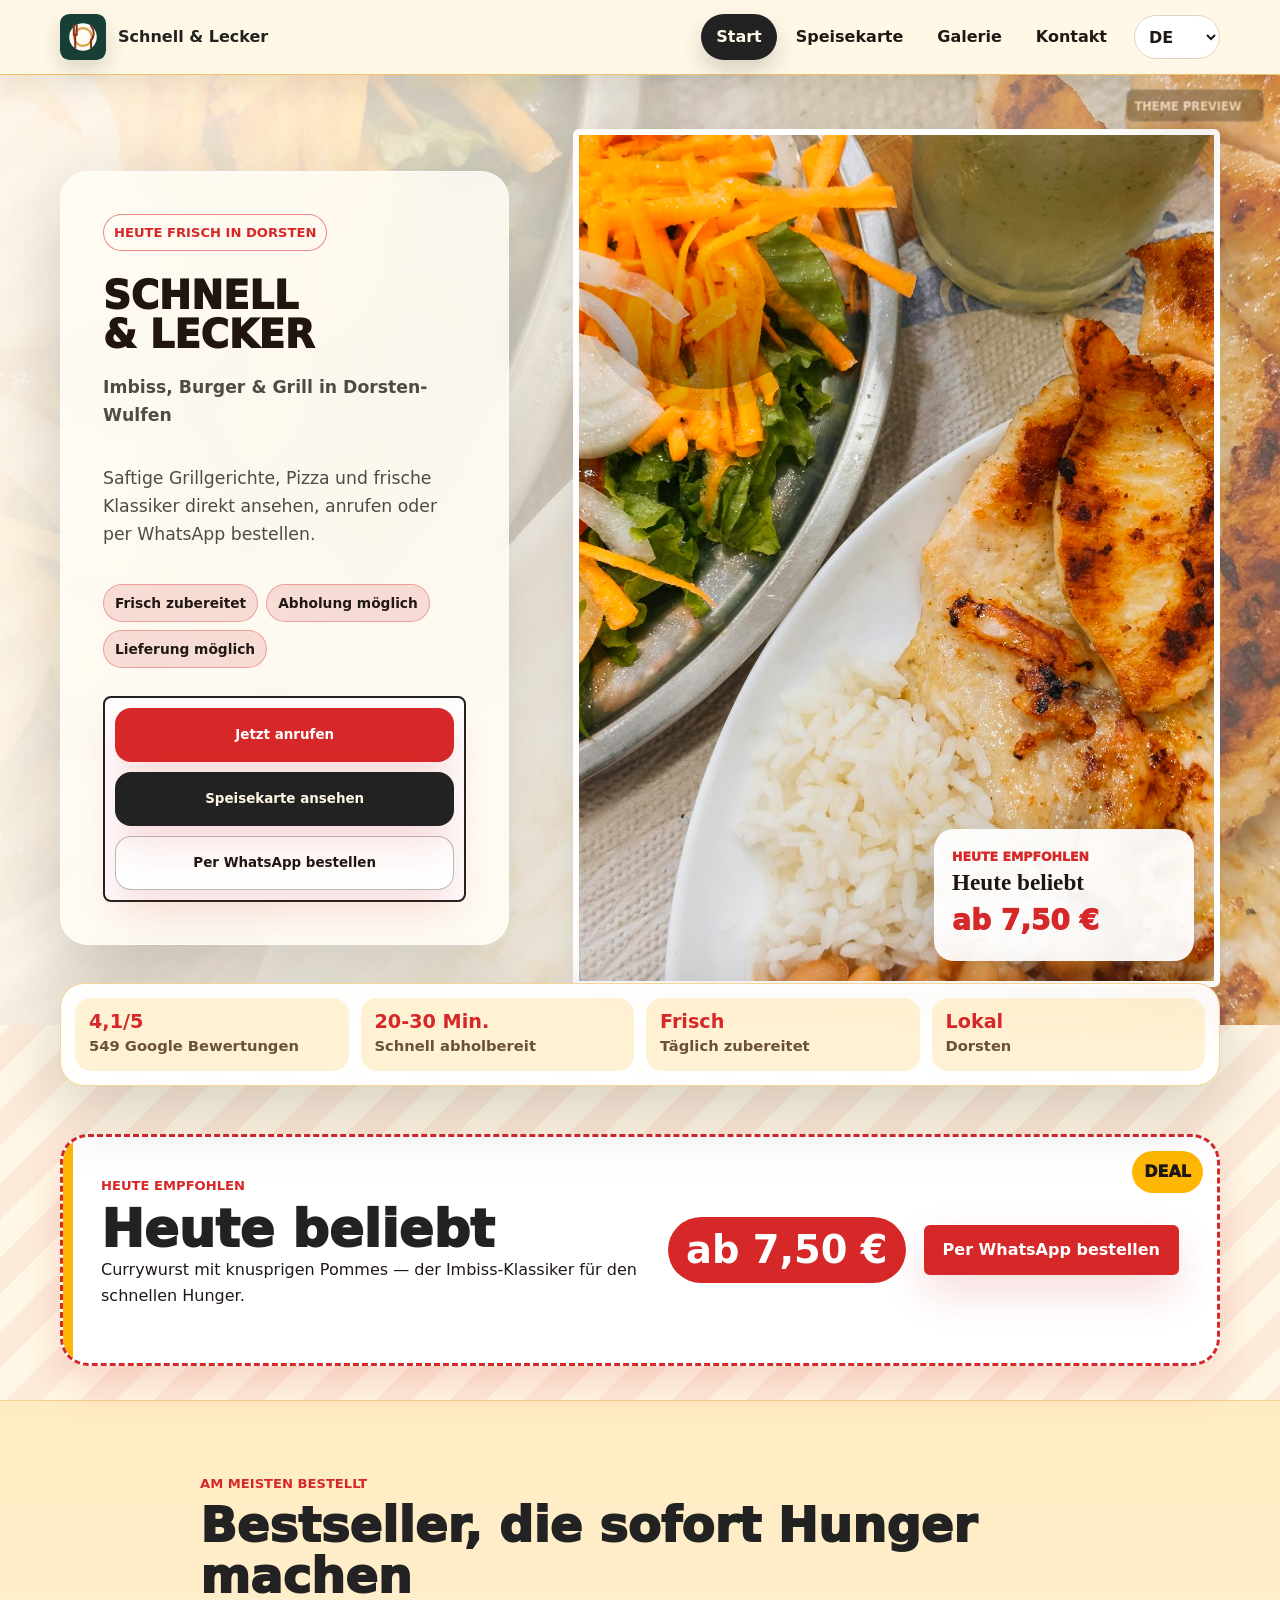
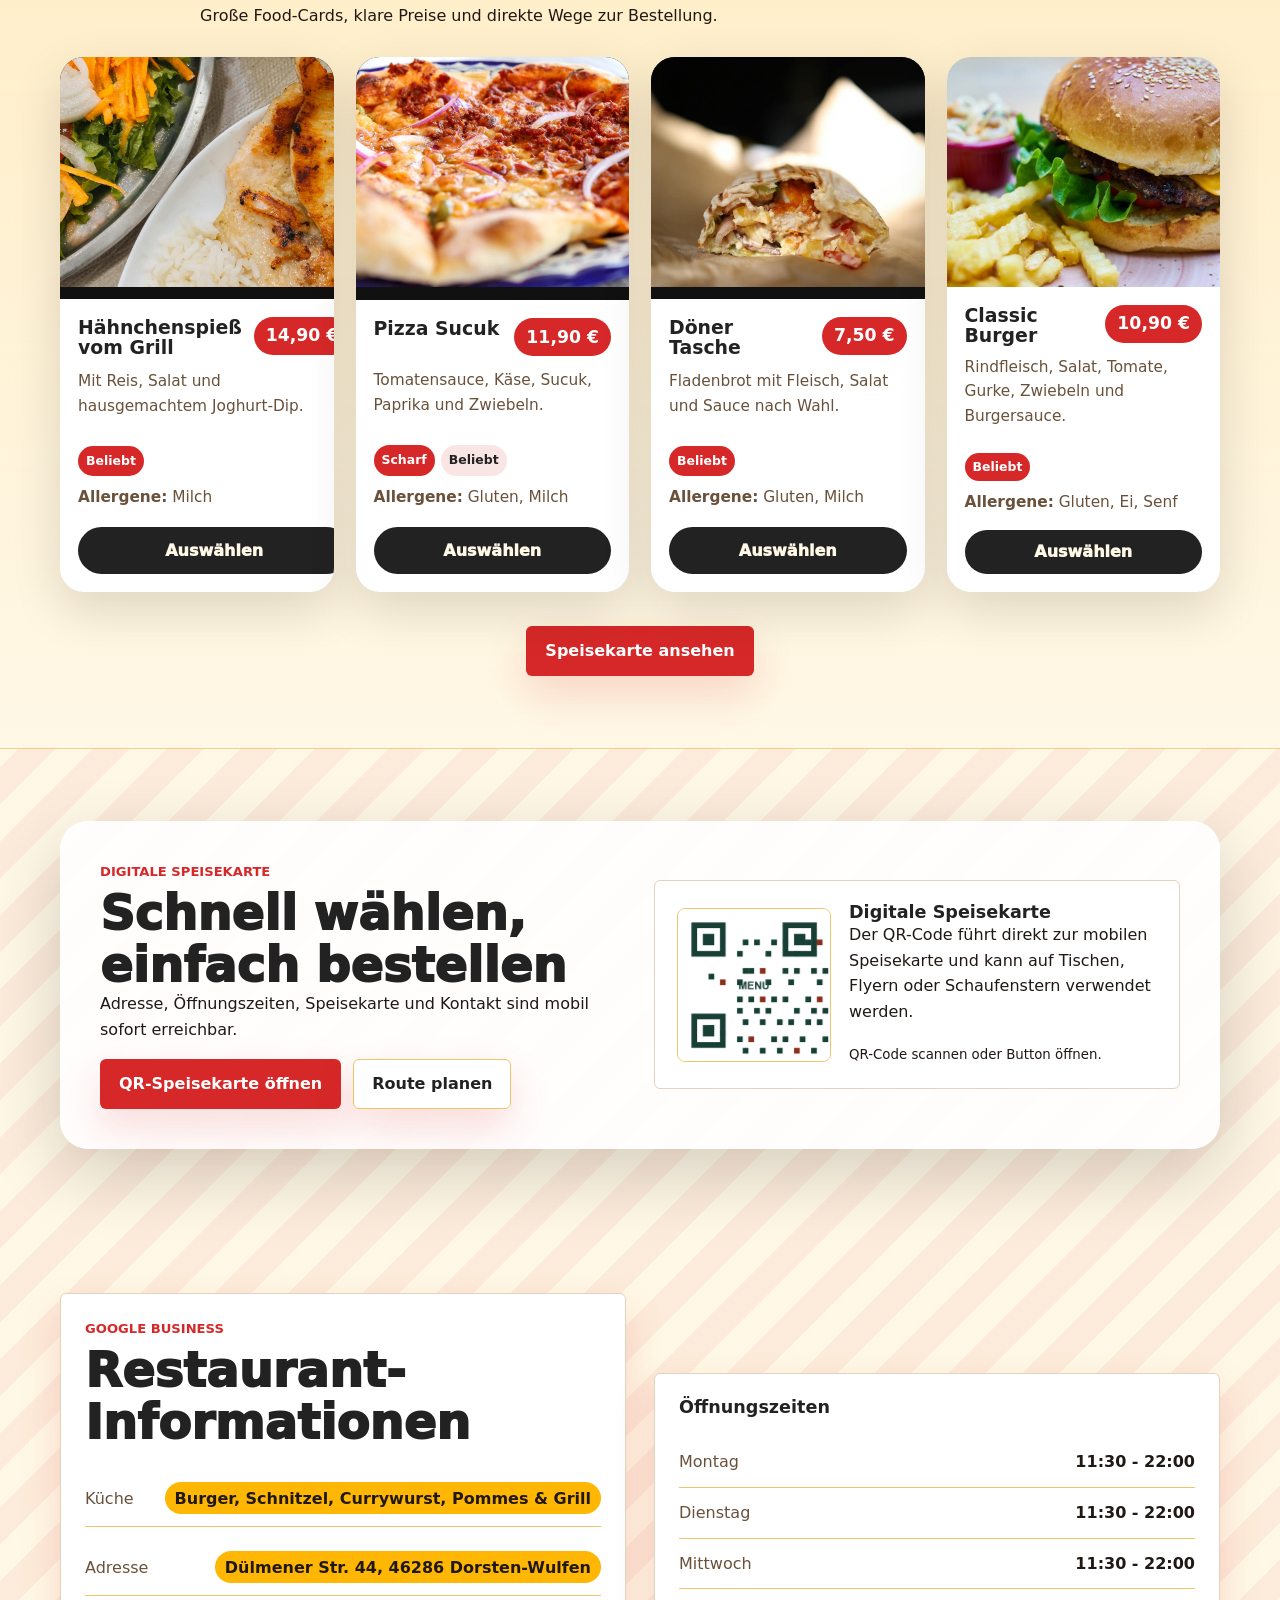
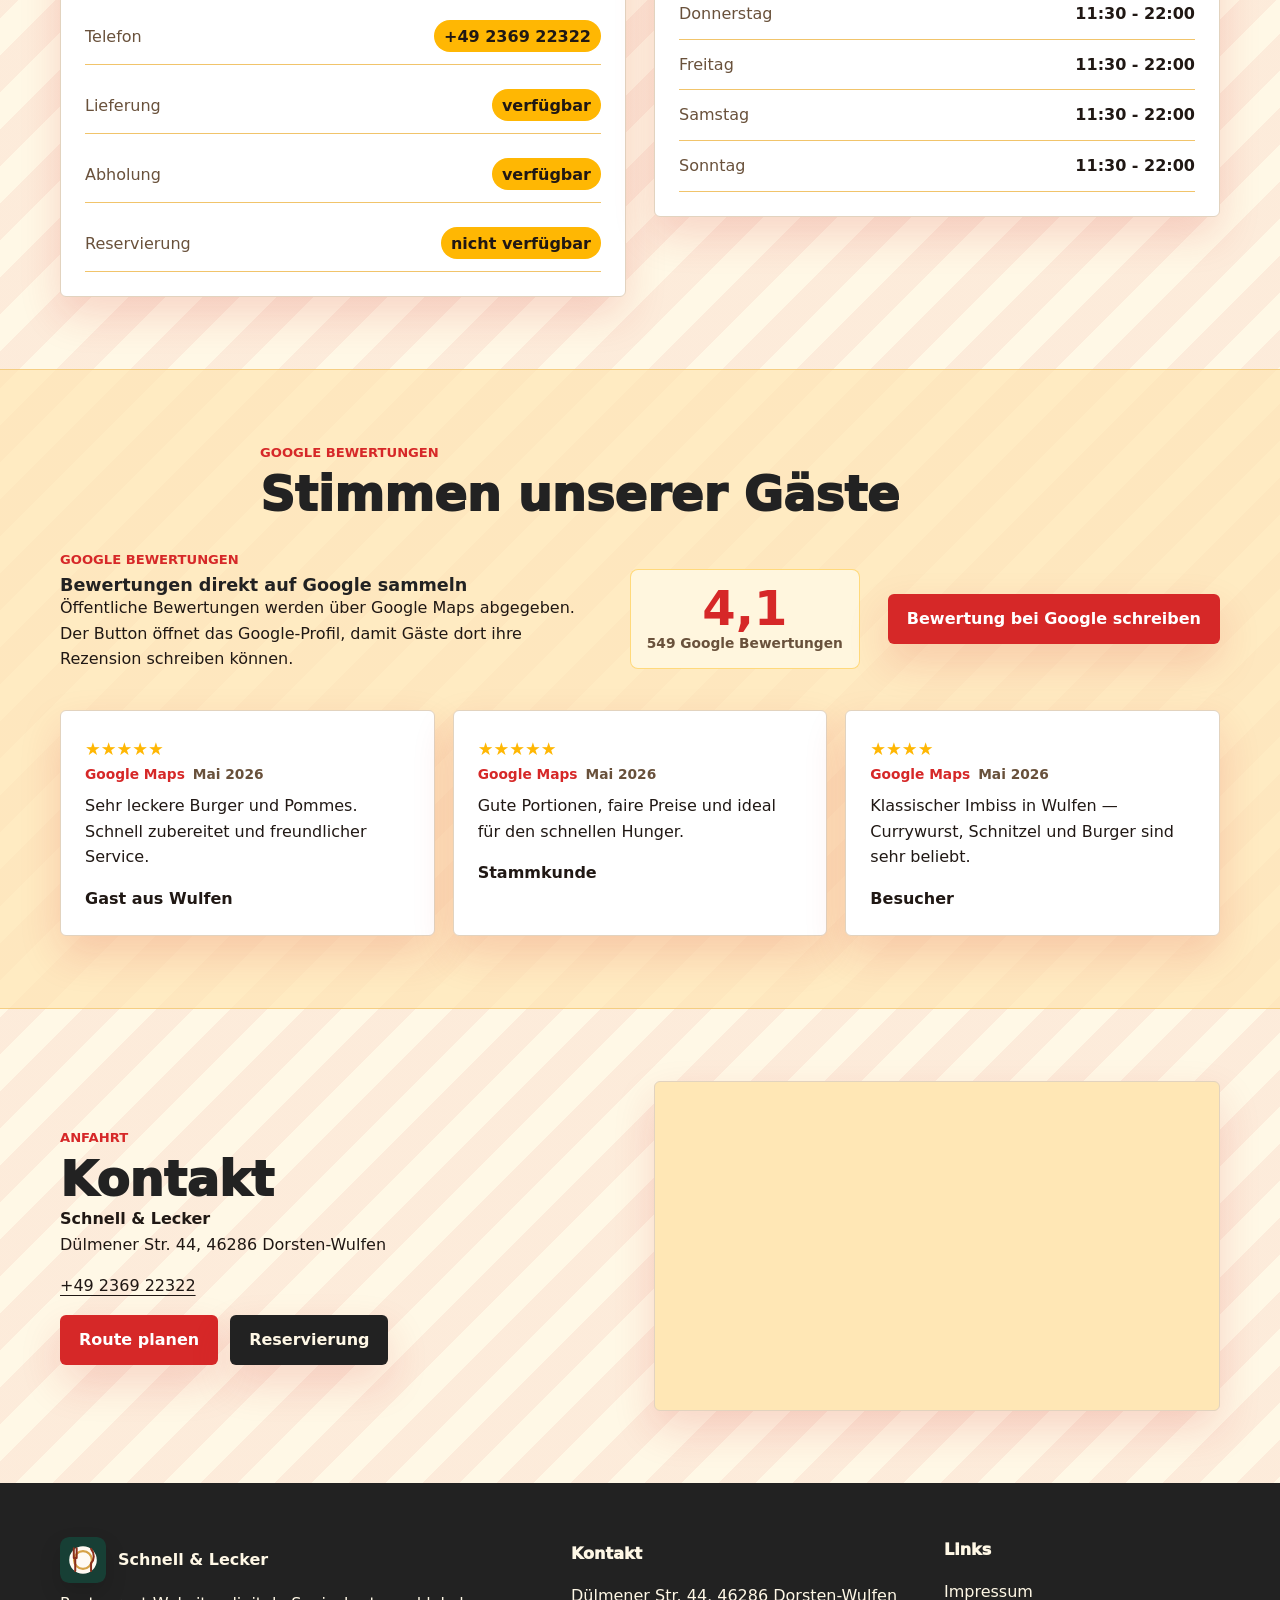
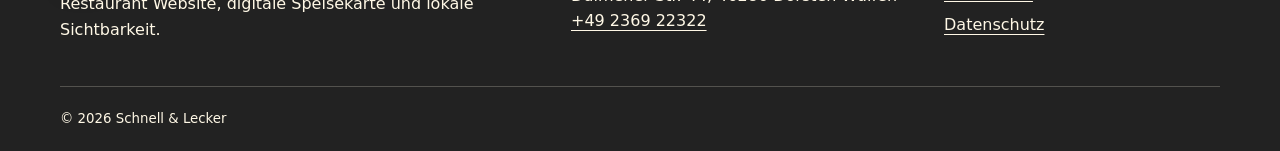
==== commit 84f90ffc: "added auto google rewiews" ====
--- a/index.html
+++ b/index.html
@@ -81,8 +81,8 @@
       <section class="trust-strip" aria-label="Warum Gäste bestellen">
         <div class="container trust-grid">
           <div class="trust-item">
-            <strong>4,8/5</strong>
-            <span data-i18n="trustGoogle">Google Bewertung</span>
+            <strong data-google-rating-full>4,1/5</strong>
+            <span data-google-review-count>Google Bewertungen</span>
           </div>
           <div class="trust-item">
             <strong>20-30 Min.</strong>
@@ -161,8 +161,20 @@
 
       <section class="section section-muted">
         <div class="container section-heading section-header">
-          <p class="eyebrow">Bewertungen</p>
+          <p class="eyebrow" data-i18n="googleReviewsEyebrow">Google Bewertungen</p>
           <h2 data-i18n="reviewsTitle">Stimmen unserer Gäste</h2>
+        </div>
+        <div class="container google-review-panel info-card" data-google-review-panel>
+          <div>
+            <p class="eyebrow" data-i18n="googleReviewsEyebrow">Google Bewertungen</p>
+            <h3 data-i18n="googleReviewsTitle">Bewertungen direkt auf Google sammeln</h3>
+            <p data-i18n="googleReviewsText">Öffentliche Bewertungen werden über Google Maps abgegeben. Der Button öffnet das Google-Profil, damit Gäste dort ihre Rezension schreiben können.</p>
+          </div>
+          <div class="google-review-score" aria-label="Google Bewertung">
+            <strong data-google-rating>4,1</strong>
+            <span data-google-review-count>Google Bewertungen</span>
+          </div>
+          <a class="button button-primary" href="#" data-google-review-link data-i18n="googleReviewButton">Bewertung bei Google schreiben</a>
         </div>
         <div class="container reviews-grid" data-reviews></div>
       </section>
--- a/assets/css/styles.css
+++ b/assets/css/styles.css
@@ -247,6 +247,7 @@
 }
 
 .header-inner {
+  min-width: 0;
   min-height: var(--header-height);
   display: flex;
   align-items: center;
@@ -257,6 +258,8 @@
 .brand {
   display: inline-flex;
   align-items: center;
+  min-width: 0;
+  flex: 0 1 auto;
   gap: 12px;
   color: var(--color-secondary);
   font-weight: 850;
@@ -264,6 +267,7 @@
 }
 
 .brand img {
+  flex: 0 0 46px;
   width: 46px;
   height: 46px;
   object-fit: contain;
@@ -272,8 +276,10 @@
 }
 
 .brand span {
+  display: block;
   max-width: 190px;
   line-height: 1.12;
+  overflow-wrap: anywhere;
 }
 
 .nav-toggle {
@@ -684,6 +690,52 @@
 .reviews-grid {
   display: grid;
   gap: 18px;
+}
+
+.google-review-panel {
+  display: grid;
+  grid-template-columns: minmax(0, 1fr) auto auto;
+  align-items: center;
+  gap: clamp(16px, 3vw, 28px);
+  margin-bottom: 22px;
+}
+
+.google-review-panel[hidden] {
+  display: none;
+}
+
+.google-review-score {
+  display: grid;
+  min-width: 128px;
+  padding: 14px 16px;
+  border: 1px solid color-mix(in srgb, var(--color-accent) 45%, transparent);
+  border-radius: var(--radius);
+  background: color-mix(in srgb, var(--color-accent) 13%, var(--color-surface));
+  text-align: center;
+}
+
+.google-review-score strong {
+  color: var(--color-primary);
+  font-size: clamp(2rem, 4vw, 3rem);
+  line-height: 1;
+}
+
+.google-review-score span,
+.review-meta {
+  color: var(--color-soft-text);
+  font-size: 0.86rem;
+  font-weight: 800;
+}
+
+.review-meta {
+  display: flex;
+  flex-wrap: wrap;
+  gap: 8px;
+  margin-bottom: 8px;
+}
+
+.review-meta span {
+  color: var(--color-primary);
 }
 
 .stars {
@@ -1897,7 +1949,12 @@
   }
 
   .brand span {
-    max-width: 150px;
+    max-width: none;
+  }
+
+  .brand {
+    flex: 1 1 auto;
+    max-width: calc(100% - 64px);
   }
 
   .nav-toggle {
@@ -2509,8 +2566,17 @@
   .home-page .order-hero-inner,
   .home-page .bestseller-grid,
   .trust-grid,
-  .home-page .order-offer {
+  .home-page .order-offer,
+  .google-review-panel {
     grid-template-columns: minmax(0, 1fr);
+  }
+
+  .google-review-panel {
+    align-items: stretch;
+  }
+
+  .google-review-score {
+    text-align: left;
   }
 
   .home-page .order-hero-content {
